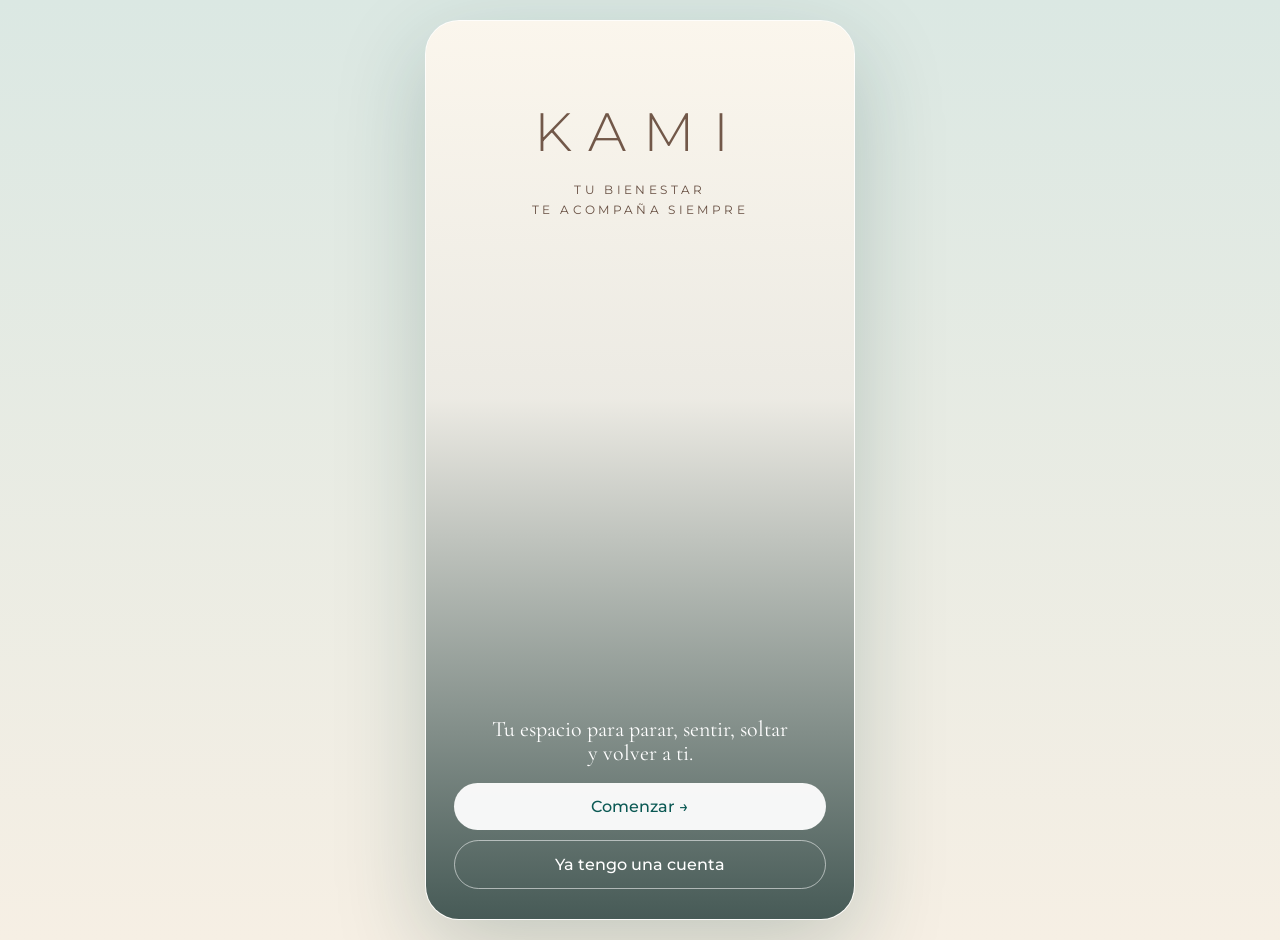
==== index.html @ 0d50809f "Redesign KAMI Phase 1 experience" ====
<!doctype html><html lang="es"><head><meta charset="utf-8"><meta name="viewport" content="width=device-width,initial-scale=1,viewport-fit=cover"><title>KAMI · MedHealingTours</title><link rel="preconnect" href="https://fonts.googleapis.com"><link rel="preconnect" href="https://fonts.gstatic.com" crossorigin><link href="https://fonts.googleapis.com/css2?family=Cormorant+Garamond:wght@400;500;600&family=Montserrat:wght@300;400;500;600&display=swap" rel="stylesheet"><style>
:root{--teal:#0b5954;--teal2:#147a70;--sea:#76aaa0;--cream:#f6efe2;--cream2:#eee2d2;--gold:#b89562;--ink:#243b39;--muted:#7d7b73;--white:#fff;--shadow:0 18px 50px rgba(25,67,63,.14)}*{box-sizing:border-box}html,body{margin:0;min-height:100%;background:linear-gradient(180deg,#dbe8e3,#f6efe4);color:var(--ink);font-family:Montserrat,Arial,sans-serif}button,input,textarea{font:inherit}.stage{min-height:100vh;display:grid;place-items:center;padding:20px}.phone{width:min(430px,100vw);height:min(900px,100vh);background:#fbf8f1;border-radius:34px;overflow:hidden;position:relative;box-shadow:0 30px 90px rgba(20,65,61,.22);border:1px solid rgba(255,255,255,.75)}.screen{position:absolute;inset:0;overflow:auto;background:#fbf8f1;padding-bottom:92px}.screen.full{padding-bottom:0}.hidden{display:none!important}.kami{font-family:Montserrat,sans-serif;font-weight:300;letter-spacing:.32em;text-transform:uppercase}.kami.sm{font-size:20px}.kami.lg{font-size:54px}.serif{font-family:"Cormorant Garamond",serif}.page{padding:24px 20px 110px}.top{display:flex;align-items:center;justify-content:space-between;gap:12px}.brandnote{font-size:10px;letter-spacing:.12em;text-transform:uppercase;color:var(--gold)}.title{font-family:"Cormorant Garamond",serif;font-size:33px;line-height:1.03;margin:10px 0 7px;font-weight:500}.muted{color:var(--muted);line-height:1.55}.heroWelcome{position:absolute;inset:0;background:linear-gradient(180deg,rgba(251,238,219,.2) 0%,rgba(38,54,50,.07) 42%,rgba(20,46,43,.78) 100%),url('https://images.unsplash.com/photo-1500530855697-b586d89ba3ee?auto=format&fit=crop&w=1200&q=88') center/cover}.welcomeContent{position:relative;z-index:2;height:100%;display:flex;flex-direction:column;align-items:center;text-align:center;padding:78px 28px 30px;color:white}.welcomeContent .kami{color:#725849;text-shadow:0 1px 1px rgba(255,255,255,.25)}.tagline{font-size:12px;letter-spacing:.28em;text-transform:uppercase;line-height:1.65;color:#674f42;margin-top:15px}.welcomeSpacer{flex:1}.btn{border:0;border-radius:999px;padding:14px 20px;font-weight:500;cursor:pointer;transition:.2s}.btn:active{transform:scale(.98)}.btn.light{background:rgba(255,255,255,.94);color:var(--teal)}.btn.teal{background:var(--teal);color:white}.btn.ghost{background:transparent;border:1px solid rgba(255,255,255,.55);color:white}.btn.line{background:transparent;border:1px solid rgba(11,89,84,.2);color:var(--teal)}.btn.block{width:100%}.listenBg{min-height:100%;background:radial-gradient(circle at 50% 24%,rgba(255,255,255,.96),rgba(246,239,226,.96) 38%,#e5ede8 100%)}.orb{width:172px;height:172px;margin:34px auto 22px;border-radius:50%;background:radial-gradient(circle at 36% 30%,#fff 0 13%,#dff9f3 25%,#9bd1c4 52%,#3d8b7e 77%,#0b5954 100%);box-shadow:0 0 0 16px rgba(255,255,255,.22),0 0 55px rgba(36,145,124,.35),inset 0 0 25px rgba(255,255,255,.85);position:relative;animation:float 5s ease-in-out infinite}.orb:after{content:"";position:absolute;inset:34%;background:rgba(255,255,255,.85);filter:blur(16px);border-radius:50%}@keyframes float{50%{transform:translateY(-5px) scale(1.025)}}.actionGrid{display:grid;grid-template-columns:1fr 1fr;gap:12px;margin-top:26px}.action{background:white;border:1px solid rgba(11,89,84,.08);border-radius:22px;padding:17px 12px;text-align:center;box-shadow:0 10px 26px rgba(27,75,68,.06);cursor:pointer;color:var(--ink)}.action .ico{font-size:25px;margin-bottom:7px}.action small{display:block;color:var(--muted);margin-top:5px;line-height:1.35}.writeBox{margin-top:14px;background:white;border-radius:22px;border:1px solid rgba(11,89,84,.08);padding:12px;box-shadow:0 10px 24px rgba(27,75,68,.05)}.writeBox textarea{width:100%;min-height:80px;border:0;outline:0;resize:none;background:transparent;color:var(--ink)}.response{min-height:100%;background:linear-gradient(180deg,#0d655f,#073f3c);color:white}.response .page{display:flex;min-height:100%;flex-direction:column}.response .kami,.response .muted{color:white}.response .muted{opacity:.78}.responseCard{margin-top:auto;margin-bottom:30px;background:rgba(255,255,255,.1);border:1px solid rgba(255,255,255,.15);border-radius:30px;padding:22px;backdrop-filter:blur(14px)}.leaf{font-size:36px;margin:18px 0}.nav{position:absolute;left:12px;right:12px;bottom:12px;height:68px;display:grid;grid-template-columns:repeat(3,1fr);background:rgba(255,255,255,.91);backdrop-filter:blur(18px);border:1px solid rgba(11,89,84,.08);border-radius:24px;box-shadow:0 12px 35px rgba(23,63,58,.14);z-index:30}.nav button{border:0;background:transparent;color:#6c7d79;font-size:11px;cursor:pointer}.nav button b{display:block;font-size:21px;margin-bottom:3px;font-weight:400}.nav button.active{color:var(--teal);font-weight:600}.todayHero{height:320px;border-radius:30px;overflow:hidden;position:relative;background:linear-gradient(180deg,rgba(7,52,48,.06),rgba(7,52,48,.78)),url('https://images.unsplash.com/photo-1500534314209-a25ddb2bd429?auto=format&fit=crop&w=1000&q=88') center/cover;box-shadow:var(--shadow);color:white;margin-top:18px}.todayHeroInner{position:absolute;inset:0;padding:21px;display:flex;flex-direction:column;justify-content:flex-end}.pill{display:inline-flex;align-items:center;gap:7px;width:max-content;border-radius:999px;padding:8px 11px;font-size:10px;letter-spacing:.08em;text-transform:uppercase;background:rgba(255,255,255,.15);backdrop-filter:blur(10px)}.pill.live{background:#b74f40}.todayHero h2{font-family:"Cormorant Garamond",serif;font-size:29px;line-height:1;margin:10px 0 6px}.meta{font-size:11px;opacity:.85}.sectionTitle{font-family:"Cormorant Garamond",serif;font-size:25px;margin:28px 0 12px}.rowCard{display:flex;gap:13px;align-items:center;background:white;border-radius:23px;padding:12px;margin-bottom:12px;box-shadow:0 9px 26px rgba(35,69,64,.07);border:1px solid rgba(11,89,84,.05);cursor:pointer}.rowPic{width:92px;height:92px;border-radius:18px;background-size:cover;background-position:center;flex:none}.rowCard h3{font-family:"Cormorant Garamond",serif;font-size:20px;line-height:1.05;margin:0 0 5px}.rowCard p{font-size:11px;color:var(--muted);margin:0;line-height:1.4}.dailyLetter{height:225px;border-radius:28px;overflow:hidden;position:relative;background:linear-gradient(180deg,rgba(255,255,255,.05),rgba(9,57,53,.58)),url('https://images.unsplash.com/photo-1490750967868-88aa4486c946?auto=format&fit=crop&w=900&q=88') center/cover;box-shadow:var(--shadow);color:white;cursor:pointer}.dailyLetter>div{position:absolute;inset:0;padding:20px;display:flex;flex-direction:column;justify-content:flex-end}.dailyLetter h3{font-family:"Cormorant Garamond",serif;font-size:27px;margin:4px 0}.experienceHero{height:250px;border-radius:28px;overflow:hidden;position:relative;background:linear-gradient(180deg,rgba(9,40,37,.08),rgba(9,40,37,.7)),url('https://images.unsplash.com/photo-1506744038136-46273834b3fb?auto=format&fit=crop&w=1000&q=88') center/cover;color:white;box-shadow:var(--shadow)}.experienceHero>div{position:absolute;inset:0;padding:20px;display:flex;flex-direction:column;justify-content:flex-end}.experienceHero h3{font-family:"Cormorant Garamond",serif;font-size:28px;margin:4px 0}.chatLog{display:flex;flex-direction:column;gap:11px;margin:22px 0 18px}.bubble{max-width:84%;padding:13px 15px;border-radius:20px;line-height:1.48;font-size:13px}.bubble.k{background:white;border:1px solid rgba(11,89,84,.07);box-shadow:0 8px 22px rgba(35,69,64,.06)}.bubble.u{align-self:flex-end;background:var(--teal);color:white}.suggestions{display:grid;gap:9px}.suggestions button{border:1px solid rgba(11,89,84,.1);background:white;border-radius:18px;padding:13px;text-align:left;color:var(--ink)}.stickyWrite{position:sticky;bottom:82px;background:linear-gradient(180deg,rgba(251,248,241,0),#fbf8f1 22%);padding-top:23px;display:flex;gap:8px}.stickyWrite input{flex:1;border:1px solid rgba(11,89,84,.13);border-radius:19px;padding:13px 14px;outline:0;background:white}.stickyWrite button{width:46px;border:0;border-radius:50%;background:var(--teal);color:white}.voiceBar{background:#edf4f0;border-radius:18px;padding:13px;margin-top:16px;display:flex;align-items:center;justify-content:space-between;gap:12px}.voiceBar b{font-size:12px}.voiceBar small{display:block;color:var(--muted);font-size:10px;margin-top:4px}.spaceCard{background:white;border-radius:25px;padding:17px;margin-bottom:12px;border:1px solid rgba(11,89,84,.06);box-shadow:0 8px 24px rgba(35,69,64,.06)}.savedGrid{display:grid;grid-template-columns:repeat(3,1fr);gap:9px}.saved{aspect-ratio:.74;border-radius:18px;background-size:cover;background-position:center;position:relative;overflow:hidden}.saved:after{content:"";position:absolute;inset:0;background:linear-gradient(transparent 45%,rgba(13,56,52,.72))}.saved span{position:absolute;z-index:2;bottom:9px;left:8px;right:8px;color:white;font-size:9px}.screenHead{padding:20px;display:flex;align-items:center;justify-content:space-between;position:sticky;top:0;background:rgba(251,248,241,.88);backdrop-filter:blur(14px);z-index:5}.back{border:0;background:rgba(255,255,255,.8);width:42px;height:42px;border-radius:50%;color:var(--teal);font-size:19px}.liveFull{background:#073f3c;color:white}.liveFull .screenHead{background:rgba(7,63,60,.75)}.livePhoto{height:270px;background:linear-gradient(180deg,rgba(7,63,60,.12),rgba(7,63,60,.75)),url('https://images.unsplash.com/photo-1506126613408-eca07ce68773?auto=format&fit=crop&w=1000&q=88') center/cover;position:relative}.liveBadge{position:absolute;left:20px;bottom:20px}.player{text-align:center;padding:26px 24px}.player h2{font-family:"Cormorant Garamond",serif;font-size:31px;line-height:1;margin:8px 0}.playCircle{width:72px;height:72px;border-radius:50%;border:0;background:white;color:var(--teal);font-size:24px;margin:24px 0}.progress{height:4px;background:rgba(255,255,255,.2);border-radius:99px;overflow:hidden}.progress span{display:block;height:100%;width:42%;background:white}.playerMeta{display:flex;justify-content:space-between;font-size:10px;opacity:.72;margin-top:8px}.letterCover{min-height:100%;background:linear-gradient(180deg,rgba(246,239,226,.12),rgba(35,58,55,.55)),url('https://images.unsplash.com/photo-1490750967868-88aa4486c946?auto=format&fit=crop&w=1000&q=90') center/cover;color:white;display:flex;flex-direction:column;padding:26px}.letterCover .kami{color:white}.letterBottom{margin-top:auto;text-align:center}.letterBottom h2{font-family:"Cormorant Garamond",serif;font-size:34px;margin:8px 0}.letterMessage{background:#fbf5e8}.quoteCard{background:white;border-radius:30px;padding:27px;box-shadow:var(--shadow);margin-top:24px;position:relative}.quoteCard:before{content:"❧";display:block;text-align:center;color:var(--gold);font-size:28px;margin-bottom:15px}.quoteCard p{font-family:"Cormorant Garamond",serif;font-size:24px;line-height:1.25;margin:0;color:#485c58}.night{background:linear-gradient(180deg,#164c51,#082f35);color:white}.nightPhoto{height:310px;background:linear-gradient(180deg,rgba(5,42,47,.08),rgba(5,42,47,.75)),url('https://images.unsplash.com/photo-1507525428034-b723cf961d3e?auto=format&fit=crop&w=1000&q=88') center/cover}.breathScreen{background:radial-gradient(circle at 50% 28%,#2b8377,#0b5954 52%,#073c39);color:white}.breathOrb{width:210px;height:210px;border-radius:50%;margin:60px auto 25px;background:radial-gradient(circle at 35% 30%,#fff,#d6f3ed 18%,#89c5b9 50%,#277f72 76%,#0a4d48);box-shadow:0 0 0 24px rgba(255,255,255,.06),0 0 65px rgba(143,231,211,.35);transition:transform 4s ease-in-out,filter 1s}.breathOrb.inhale{transform:scale(1.14)}.breathOrb.exhale{transform:scale(.78)}.breathPhase{font-family:"Cormorant Garamond",serif;font-size:35px}.breathCount{font-size:58px;font-family:"Cormorant Garamond",serif}.breathControls{display:flex;justify-content:center;gap:12px;margin-top:25px}.breathControls button{width:54px;height:54px;border-radius:50%;border:1px solid rgba(255,255,255,.25);background:rgba(255,255,255,.08);color:white}.breathControls button.main{width:68px;height:68px;background:white;color:var(--teal);font-size:20px}.toast{position:absolute;left:50%;bottom:92px;transform:translateX(-50%) translateY(20px);opacity:0;background:#1e2e2b;color:white;border-radius:999px;padding:10px 14px;font-size:11px;transition:.25s;z-index:60;white-space:nowrap}.toast.show{opacity:1;transform:translateX(-50%) translateY(0)}@media(max-width:480px){.stage{padding:0}.phone{border-radius:0;width:100vw;height:100vh}}
</style></head><body><div class="stage"><main class="phone">
<section class="screen full" id="welcome"><div class="heroWelcome"></div><div class="welcomeContent"><div class="kami lg">KAMI</div><div class="tagline">Tu bienestar<br>te acompaña siempre</div><div class="welcomeSpacer"></div><p style="max-width:300px;font-family:'Cormorant Garamond',serif;font-size:22px;line-height:1.1;margin-bottom:18px">Tu espacio para parar, sentir, soltar y volver a ti.</p><button class="btn light block" onclick="show('listen')">Comenzar →</button><button class="btn ghost block" style="margin-top:10px" onclick="enterApp()">Ya tengo una cuenta</button></div></section>
<section class="screen hidden" id="listen"><div class="listenBg"><div class="page"><div class="top"><div class="kami sm">KAMI</div><div class="brandnote">MedHealingTours</div></div><div class="orb"></div><div style="text-align:center"><div class="title">Hola, Ana.</div><div class="muted">Estoy aquí para escucharte.<br>¿Cómo llegas hoy?</div></div><div class="actionGrid"><button class="action" onclick="listenVoice()"><div class="ico">◉</div><b>Cuéntame por voz</b><small>20 min incluidos hoy</small></button><button class="action" onclick="document.getElementById('firstText').focus()"><div class="ico">✎</div><b>Escribe aquí</b><small>Siempre disponible</small></button></div><div class="writeBox"><textarea id="firstText" placeholder="Escribe lo que quieras contarme…"></textarea><button class="btn teal block" onclick="respond()">Compartir con KAMI</button></div><p class="muted" style="font-size:10px;text-align:center;margin-top:13px">Aquí puedes llegar como estás. No hay respuestas correctas.</p></div></div></section>
<section class="screen response hidden" id="response"><div class="page"><div class="top"><div class="kami sm">KAMI</div><div class="brandnote" style="color:#dec8a2">Estoy contigo</div></div><div style="text-align:center;margin-top:60px"><div class="orb" style="width:145px;height:145px"></div><div class="leaf">❧</div></div><div class="responseCard"><div class="title" style="color:white;font-size:29px">Gracias por compartirlo conmigo.</div><p id="responseText" style="line-height:1.6;margin:8px 0 17px">No tienes que resolver todo ahora. Hoy te acompaño paso a paso, a tu ritmo.</p><button class="btn light block" onclick="enterApp()">Ver lo que preparamos para hoy →</button></div></div></section>
<section class="screen hidden" id="today"><div class="page"><div class="top"><div><div class="kami sm">KAMI</div><div class="brandnote">HOY · TU ESPACIO DEL DÍA</div></div><div style="font-size:18px;color:var(--gold)">❧</div></div><div class="title" style="margin-top:20px">Hoy, Ana.</div><div class="muted">Lo importante para este día, sin ruido de más.</div><div class="todayHero"><div class="todayHeroInner"><span class="pill live">● EN VIVO AHORA</span><h2>Meditación y Reflexión Diaria</h2><div class="meta">Hoy · 7:00 pm · 40 min · Encuentro guiado</div><button class="btn light" style="margin-top:15px;width:170px" onclick="showLive()">Entrar al encuentro</button></div></div><div class="sectionTitle">Tu carta del día</div><div class="dailyLetter" onclick="show('letterCover')"><div><div class="brandnote" style="color:#f4e5c5">UNA IMAGEN ESPECIAL PARA TI</div><h3>Tu carta de hoy</h3><div style="font-size:11px">Ábrela cuando sientas que es tu momento →</div></div></div><div class="sectionTitle">Si vuelves más tarde</div><div class="rowCard" onclick="show('recording')"><div class="rowPic" style="background-image:url('https://images.unsplash.com/photo-1506126613408-eca07ce68773?auto=format&fit=crop&w=500&q=80')"></div><div><h3>Grabación del encuentro</h3><p>Disponible durante el día para vivirla a tu ritmo.</p></div></div><div class="rowCard" onclick="show('night')"><div class="rowPic" style="background-image:url('https://images.unsplash.com/photo-1507525428034-b723cf961d3e?auto=format&fit=crop&w=500&q=80')"></div><div><h3>Para esta noche</h3><p>Soltar el día y prepararte para descansar · 20 min.</p></div></div><div class="sectionTitle">Próxima experiencia</div><div class="experienceHero"><div><div class="brandnote" style="color:#f4e5c5">RETIROS MEDHEALING · COLOMBIA</div><h3>Volver a ti</h3><div style="font-size:11px;margin-bottom:13px">3 días de bienestar integral en la naturaleza de Colombia.</div><button class="btn light" style="width:160px" onclick="show('retreat')">Conocer detalles →</button></div></div></div></section>
<section class="screen hidden" id="kamiPage"><div class="page"><div class="top"><div><div class="kami sm">KAMI</div><div class="brandnote">TU ESPACIO SIEMPRE ABIERTO</div></div><div style="color:var(--gold)">❧</div></div><div class="title" style="margin-top:22px">Estoy aquí para escucharte.</div><div class="muted">Puedes escribir siempre. Si prefieres hablar, tu tiempo de voz incluido está disponible para acompañarte hoy.</div><div class="voiceBar"><div><b>Hablar con KAMI</b><small>20 min de voz incluidos hoy</small></div><button class="btn teal" onclick="listenVoice()">◉ Hablar</button></div><div class="chatLog" id="chat"><div class="bubble k">Hola, Ana. Aquí sigo contigo. Puedes contarme lo que necesites, sin prisa.</div></div><div class="suggestions"><button onclick="quick(this)">Hoy me siento ansiosa por el trabajo…</button><button onclick="quick(this)">Necesito ordenar lo que siento…</button><button onclick="startBreath()">Quiero una respiración consciente de 3 minutos…</button><button onclick="quick(this)">Solo quiero desahogarme…</button></div><div class="stickyWrite"><input id="chatInput" placeholder="Escribe aquí… siempre disponible"><button onclick="sendChat()">➤</button></div></div></section>
<section class="screen hidden" id="space"><div class="page"><div class="top"><div><div class="kami sm">KAMI</div><div class="brandnote">MI ESPACIO</div></div><div style="font-size:18px;color:var(--gold)">♡</div></div><div class="title" style="margin-top:22px">Tu espacio, ligero y personal.</div><div class="muted">Solo guardamos lo esencial para que puedas volver a lo que de verdad quieres conservar.</div><div class="sectionTitle">Mis cartas guardadas</div><div class="spaceCard"><div class="top" style="margin-bottom:12px"><b>3 de 7 cartas</b><span class="brandnote">Fase 1</span></div><div class="savedGrid"><div class="saved" style="background-image:url('https://images.unsplash.com/photo-1490750967868-88aa4486c946?auto=format&fit=crop&w=400&q=80')"><span>Confianza</span></div><div class="saved" style="background-image:url('https://images.unsplash.com/photo-1472396961693-142e6e269027?auto=format&fit=crop&w=400&q=80')"><span>Soltar</span></div><div class="saved" style="background-image:url('https://images.unsplash.com/photo-1500534314209-a25ddb2bd429?auto=format&fit=crop&w=400&q=80')"><span>Volver a ti</span></div></div></div><div class="spaceCard"><b>Mis inscripciones</b><p class="muted" style="font-size:11px">Retiro “Volver a ti” · pendiente de orientación</p><button class="btn line">Ver inscripción</button></div><div class="spaceCard"><b>Mi versión gratuita</b><p class="muted" style="font-size:11px">Escritura siempre disponible · voz incluida según tu experiencia.</p><button class="btn line" onclick="toast('Opciones de experiencia')">Conocer más opciones</button></div><div class="spaceCard"><b>Ajustes</b><p class="muted" style="font-size:11px">Privacidad · notificaciones · idioma · cuenta</p></div></div></section>
<nav class="nav hidden" id="nav"><button data-id="today" class="active" onclick="navTo('today',this)"><b>⌂</b>HOY</button><button data-id="kamiPage" onclick="navTo('kamiPage',this)"><b>◉</b>KAMI</button><button data-id="space" onclick="navTo('space',this)"><b>♡</b>MI ESPACIO</button></nav>
<section class="screen liveFull hidden" id="live"><div class="screenHead"><button class="back" onclick="backApp()">←</button><div class="kami sm">KAMI</div><span class="pill live">● EN VIVO</span></div><div class="livePhoto"><div class="liveBadge"><div class="brandnote" style="color:#f1d7b0">MEDITACIÓN Y REFLEXIÓN DIARIA</div></div></div><div class="player"><div class="muted" style="color:white;opacity:.72">Estás entrando a un encuentro, no a un video más.</div><h2>Volver al centro</h2><div class="meta">En vivo · con acompañamiento MedHealing</div><button class="playCircle" onclick="togglePlayer(this)">Ⅱ</button><div class="progress"><span id="liveProgress"></span></div><div class="playerMeta"><span>12:35</span><span>40:00</span></div><button class="btn ghost block" style="margin-top:24px" onclick="backApp()">Salir del encuentro</button></div></section>
<section class="screen liveFull hidden" id="recording"><div class="screenHead"><button class="back" onclick="backApp()">←</button><div class="kami sm">KAMI</div><span class="pill">GRABACIÓN</span></div><div class="livePhoto"></div><div class="player"><h2>La meditación de hoy ya está disponible</h2><p style="opacity:.78;line-height:1.55">Vuelve al encuentro cuando sientas que es tu momento. Está disponible durante el día.</p><button class="playCircle" onclick="togglePlayer(this)">▶</button><div class="progress"><span style="width:0"></span></div><button class="btn light block" onclick="toast('Guardado para escuchar después')">Guardar para después</button></div></section>
<section class="screen full hidden" id="letterCover"><div class="letterCover"><div class="top"><button class="back" onclick="backApp()">←</button><div class="kami sm">KAMI</div><div></div></div><div class="letterBottom"><div class="brandnote" style="color:#f0dfc0">TU CARTA DEL DÍA</div><h2>Confianza</h2><p style="font-family:'Cormorant Garamond',serif;font-size:19px">Escucha lo que la vida quiere recordarte hoy.</p><button class="btn light block" onclick="show('letterMessage')">Abrir mi carta →</button></div></div></section>
<section class="screen letterMessage hidden" id="letterMessage"><div class="page"><div class="top"><button class="back" onclick="show('letterCover')">←</button><div class="kami sm">KAMI</div><div></div></div><div class="title" style="text-align:center;margin-top:34px">Confianza</div><div class="quoteCard"><p>Hoy la vida te invita a soltar un poco el control y a recordar que también puedes fluir. No todo tiene que estar resuelto para que estés en paz. Hay procesos que se revelan paso a paso, y cada paso ya es suficiente.</p><p style="margin-top:18px">Confía en lo que estás construyendo, aunque no lo veas completo todavía. Lo que hoy parece incierto también puede ser una puerta hacia algo más profundo y más alineado para ti.</p></div><button class="btn teal block" style="margin-top:18px" onclick="saveLetter()">♡ Guardar en mi espacio</button></div></section>
<section class="screen night hidden" id="night"><div class="screenHead" style="background:rgba(8,47,53,.72)"><button class="back" onclick="backApp()">←</button><div class="kami sm">KAMI</div><div></div></div><div class="nightPhoto"></div><div class="player"><div class="brandnote" style="color:#e8cfaa">PARA ESTA NOCHE</div><h2>Soltar y descansar</h2><p style="opacity:.78;line-height:1.55">Cuando cierre el día, regálate un espacio para soltarlo y volver a ti.</p><button class="playCircle" onclick="togglePlayer(this)">▶</button><div class="meta">Meditación nocturna · 20 min</div></div></section>
<section class="screen hidden" id="retreat"><div class="screenHead"><button class="back" onclick="backApp()">←</button><div class="kami sm">KAMI</div><div></div></div><div style="height:330px;background:linear-gradient(180deg,rgba(7,60,56,.05),rgba(7,60,56,.48)),url('https://images.unsplash.com/photo-1506744038136-46273834b3fb?auto=format&fit=crop&w=1000&q=90') center/cover"></div><div class="page" style="padding-top:22px"><div class="brandnote">RETIRO MEDHEALING · COLOMBIA</div><div class="title">Volver a ti</div><p class="muted">Tres días para bajar el ruido, reconectar contigo y vivir una experiencia de bienestar integral en la naturaleza.</p><div class="spaceCard"><b>Próxima fecha</b><p class="muted" style="font-size:11px">28–30 de noviembre · Colombia</p></div><div class="spaceCard"><b>Incluye</b><p class="muted" style="font-size:11px">Meditaciones guiadas · experiencias de conexión · alimentación consciente · acompañamiento MedHealing.</p></div><button class="btn teal block" onclick="toast('Inscripción iniciada')">Quiero recibir orientación</button></div></section>
<section class="screen breathScreen hidden" id="breath"><div class="screenHead" style="background:rgba(7,60,57,.65)"><button class="back" onclick="exitBreath()">←</button><div class="kami sm">KAMI</div><button class="back" onclick="toggleBreathSound()">♫</button></div><div class="page" style="text-align:center;color:white"><div class="brandnote" style="color:#e8d5b5;margin-top:15px">RESPIRACIÓN CONSCIENTE · 3 MIN</div><div class="breathOrb" id="breathOrb"></div><div class="breathPhase" id="breathPhase">Inhala…</div><div class="breathCount" id="breathCount">4</div><div style="font-size:11px;opacity:.72">Ritmo suave · 4 segundos inhalar · 6 segundos exhalar</div><div class="progress" style="margin-top:24px"><span id="breathProgress" style="width:0"></span></div><div class="breathControls"><button onclick="toggleBreathSound()">♫</button><button class="main" id="breathPause" onclick="pauseBreath()">Ⅱ</button><button onclick="exitBreath()">■</button></div><p style="font-size:10px;opacity:.64;margin-top:22px">Respira con comodidad. Puedes detenerte cuando quieras.</p></div></section>
<div class="toast" id="toast"></div></main></div><script>
const ids=['welcome','listen','response','today','kamiPage','space','live','recording','letterCover','letterMessage','night','retreat','breath'];let app=false,lastApp='today';function show(id){ids.forEach(x=>document.getElementById(x).classList.add('hidden'));document.getElementById(id).classList.remove('hidden');if(['today','kamiPage','space'].includes(id)){lastApp=id;document.getElementById('nav').classList.remove('hidden')}else document.getElementById('nav').classList.add('hidden')}function enterApp(){app=true;show('today');document.getElementById('nav').classList.remove('hidden')}function navTo(id,b){show(id);document.querySelectorAll('.nav button').forEach(x=>x.classList.toggle('active',x.dataset.id===id));if(b)b.classList.add('active')}function backApp(){show(lastApp);document.getElementById('nav').classList.remove('hidden')}function listenVoice(){toast('Tu espacio de voz de hoy está disponible · 20 min incluidos');setTimeout(()=>respond(),650)}function respond(){const t=document.getElementById('firstText').value.trim();document.getElementById('responseText').textContent=t?'Gracias por confiarme esto. No necesitas resolverlo todo ahora. Hoy te acompaño paso a paso, a tu ritmo.':'Aquí sigo contigo. Podemos empezar por algo pequeño y amable para este momento.';show('response')}function showLive(){show('live')}function togglePlayer(b){b.textContent=b.textContent==='▶'?'Ⅱ':'▶'}function saveLetter(){toast('Carta guardada en Mi espacio');setTimeout(()=>backApp(),800)}function quick(b){document.getElementById('chatInput').value=b.textContent;sendChat()}function sendChat(){const i=document.getElementById('chatInput'),txt=i.value.trim();if(!txt)return;const log=document.getElementById('chat');const u=document.createElement('div');u.className='bubble u';u.textContent=txt;log.appendChild(u);i.value='';setTimeout(()=>{const k=document.createElement('div');k.className='bubble k';k.innerHTML='Gracias por contármelo. Aquí sigo contigo. Podemos continuar por escrito o hacer una pausa breve, cuando tú quieras.';log.appendChild(k);k.scrollIntoView({behavior:'smooth',block:'end'})},350)}let bt={elapsed:0,phase:'in',phaseElapsed:0,paused:false,timer:null,sound:true};function startBreath(){show('breath');bt={elapsed:0,phase:'in',phaseElapsed:0,paused:false,timer:null,sound:true};applyBreath();bt.timer=setInterval(tickBreath,100)}function tickBreath(){if(bt.paused)return;bt.elapsed+=.1;bt.phaseElapsed+=.1;const dur=bt.phase==='in'?4:6;if(bt.phaseElapsed>=dur){bt.phaseElapsed=0;bt.phase=bt.phase==='in'?'out':'in';applyBreath()}if(bt.elapsed>=180){exitBreath();toast('Práctica completada. Aquí sigo contigo.');return}const rem=Math.max(0,dur-bt.phaseElapsed);document.getElementById('breathCount').textContent=Math.ceil(rem);document.getElementById('breathProgress').style.width=(bt.elapsed/180*100)+'%'}function applyBreath(){const o=document.getElementById('breathOrb');document.getElementById('breathPhase').textContent=bt.phase==='in'?'Inhala…':'Exhala…';document.getElementById('breathCount').textContent=bt.phase==='in'?4:6;o.style.transition=`transform ${bt.phase==='in'?4:6}s ease-in-out`;o.className='breathOrb '+(bt.phase==='in'?'inhale':'exhale')}function pauseBreath(){bt.paused=!bt.paused;document.getElementById('breathPause').textContent=bt.paused?'▶':'Ⅱ'}function toggleBreathSound(){bt.sound=!bt.sound;toast(bt.sound?'Sonido suave activado':'Sonido suave desactivado')}function exitBreath(){clearInterval(bt.timer);show('kamiPage');document.getElementById('nav').classList.remove('hidden')}function toast(t){const x=document.getElementById('toast');x.textContent=t;x.classList.add('show');setTimeout(()=>x.classList.remove('show'),1700)}
</script></body></html>
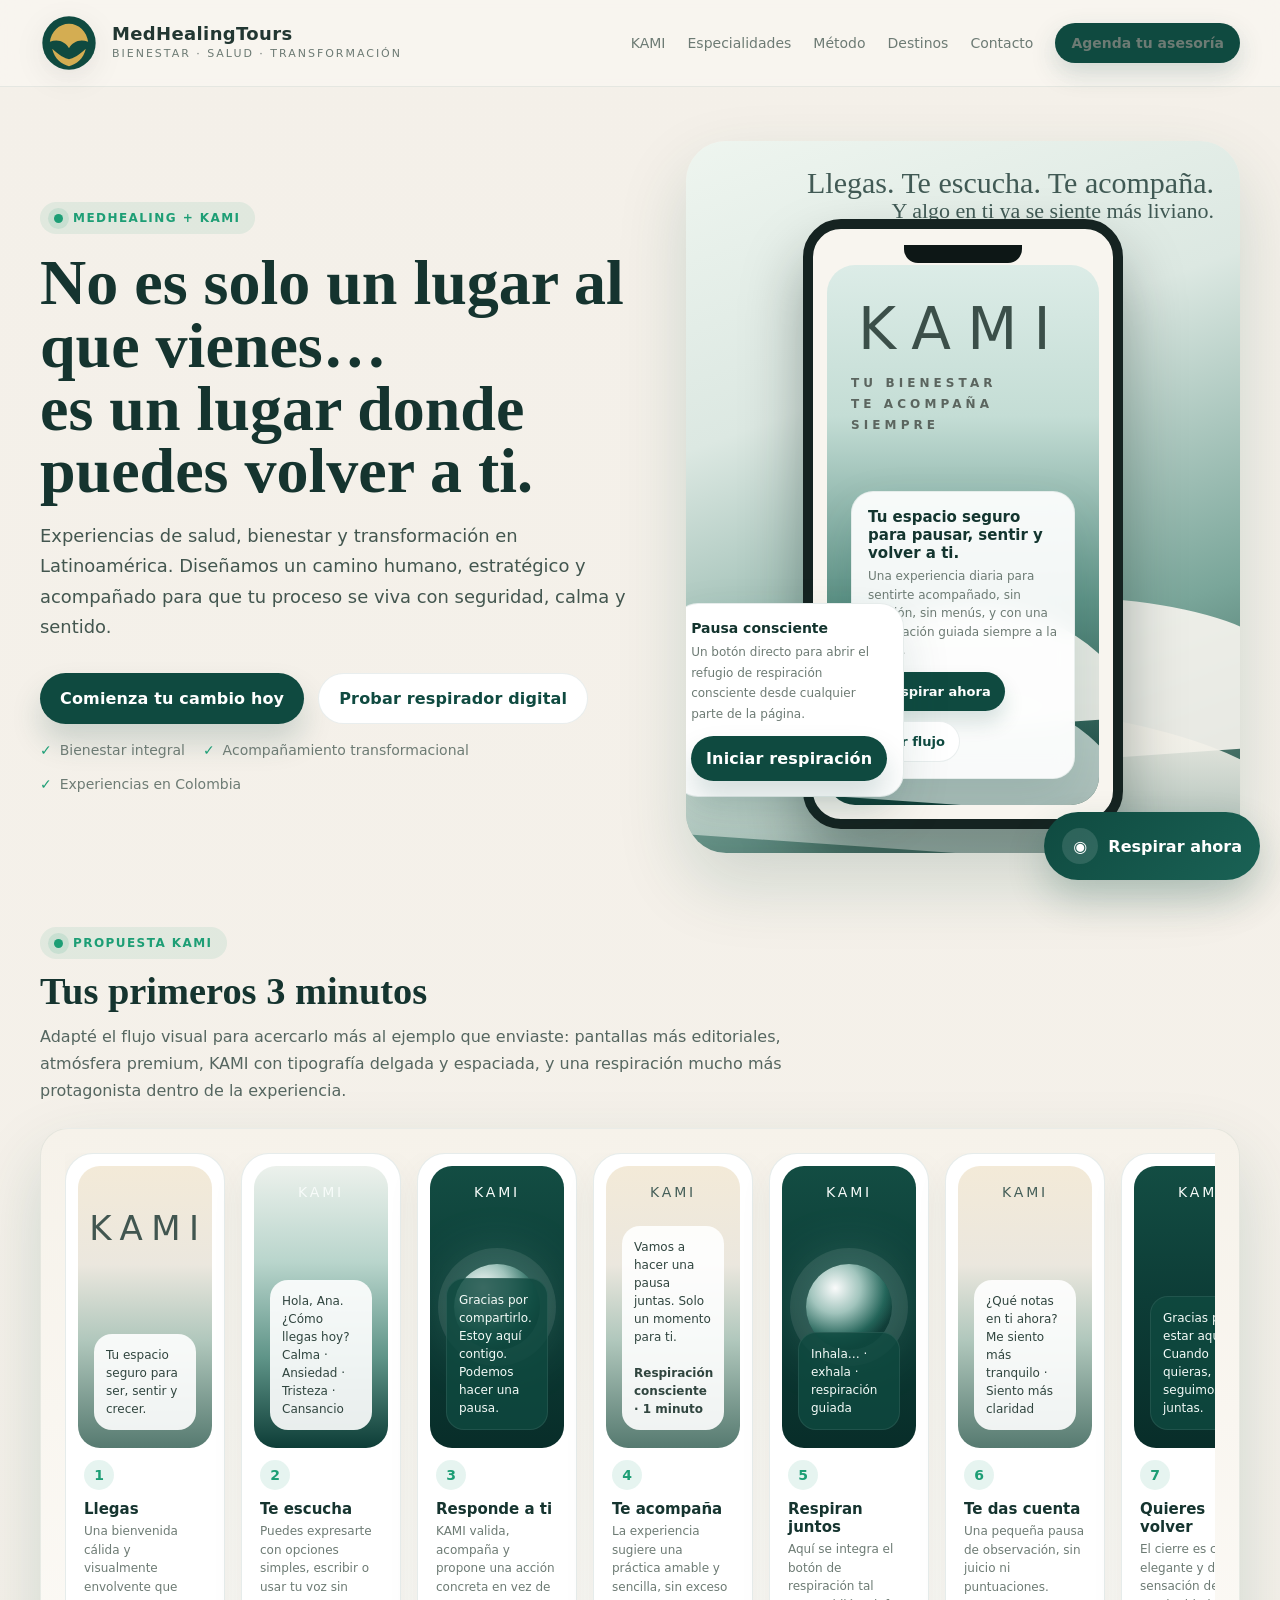
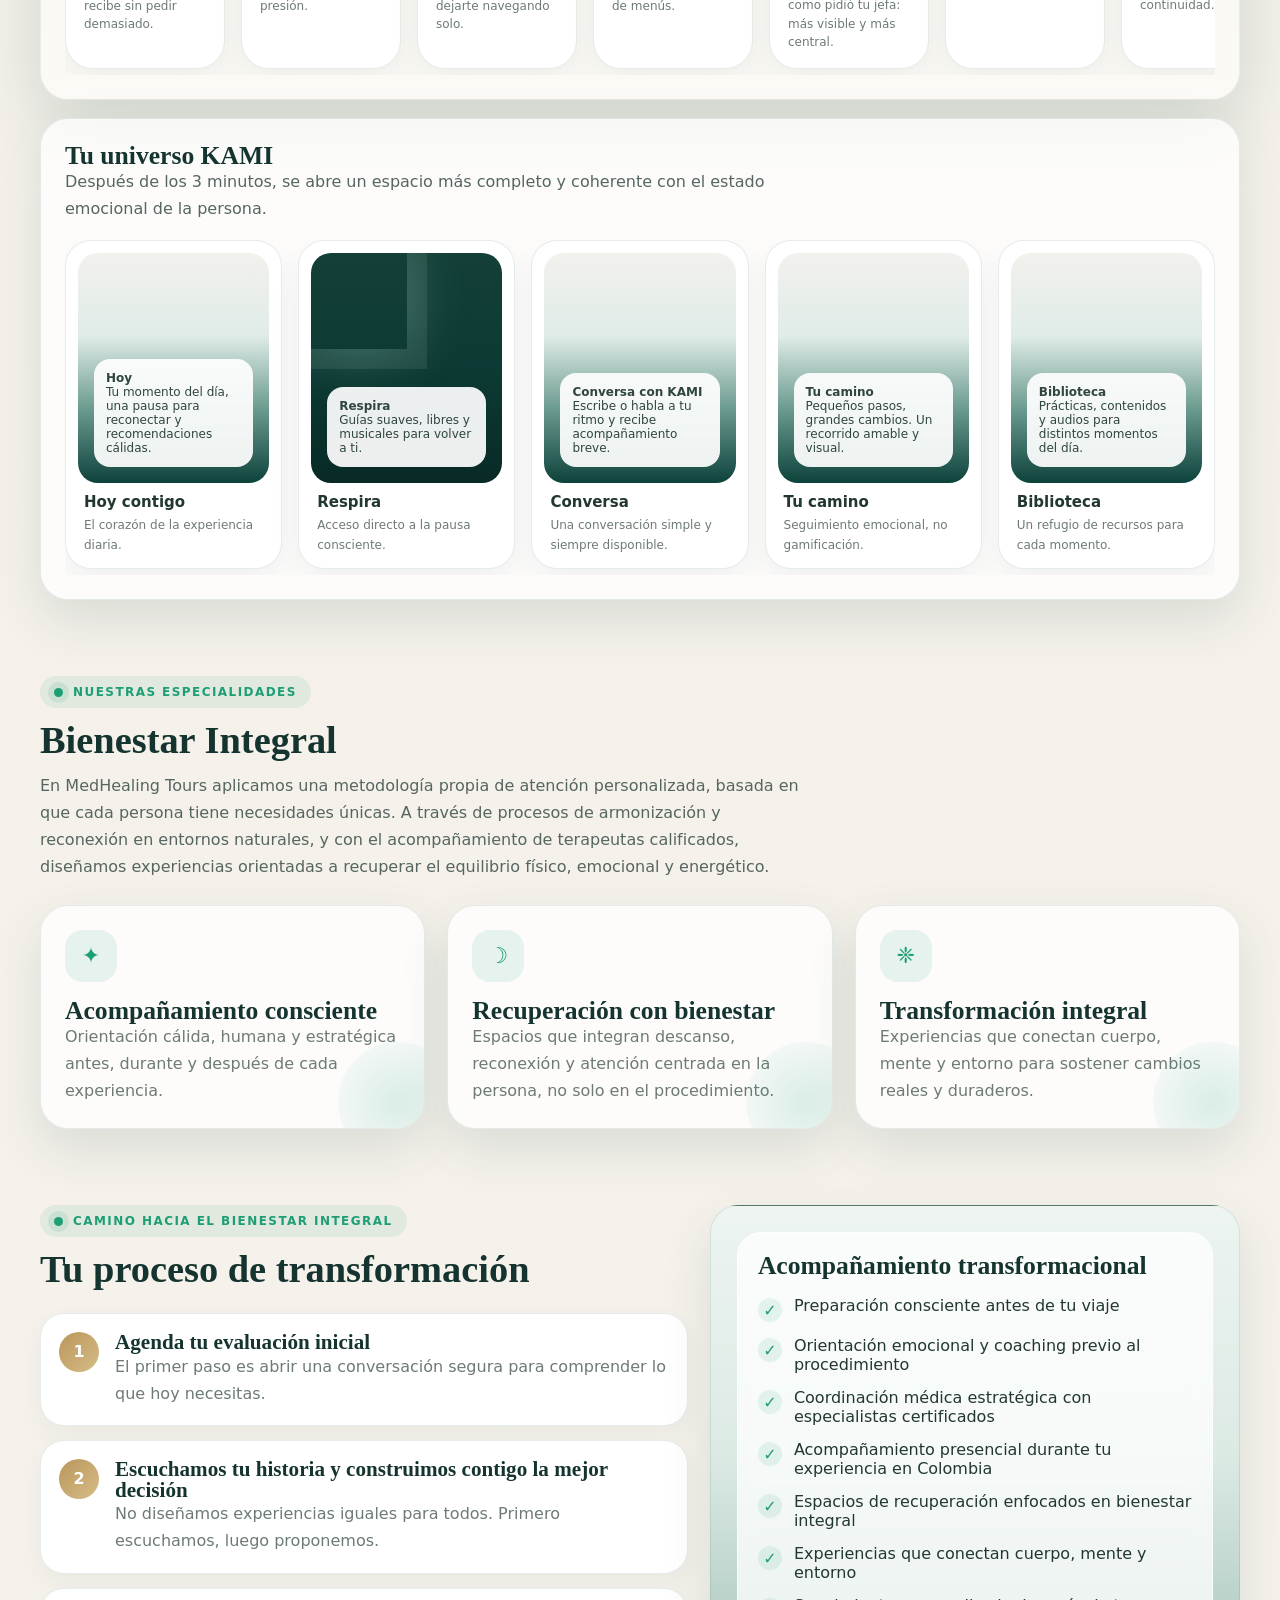
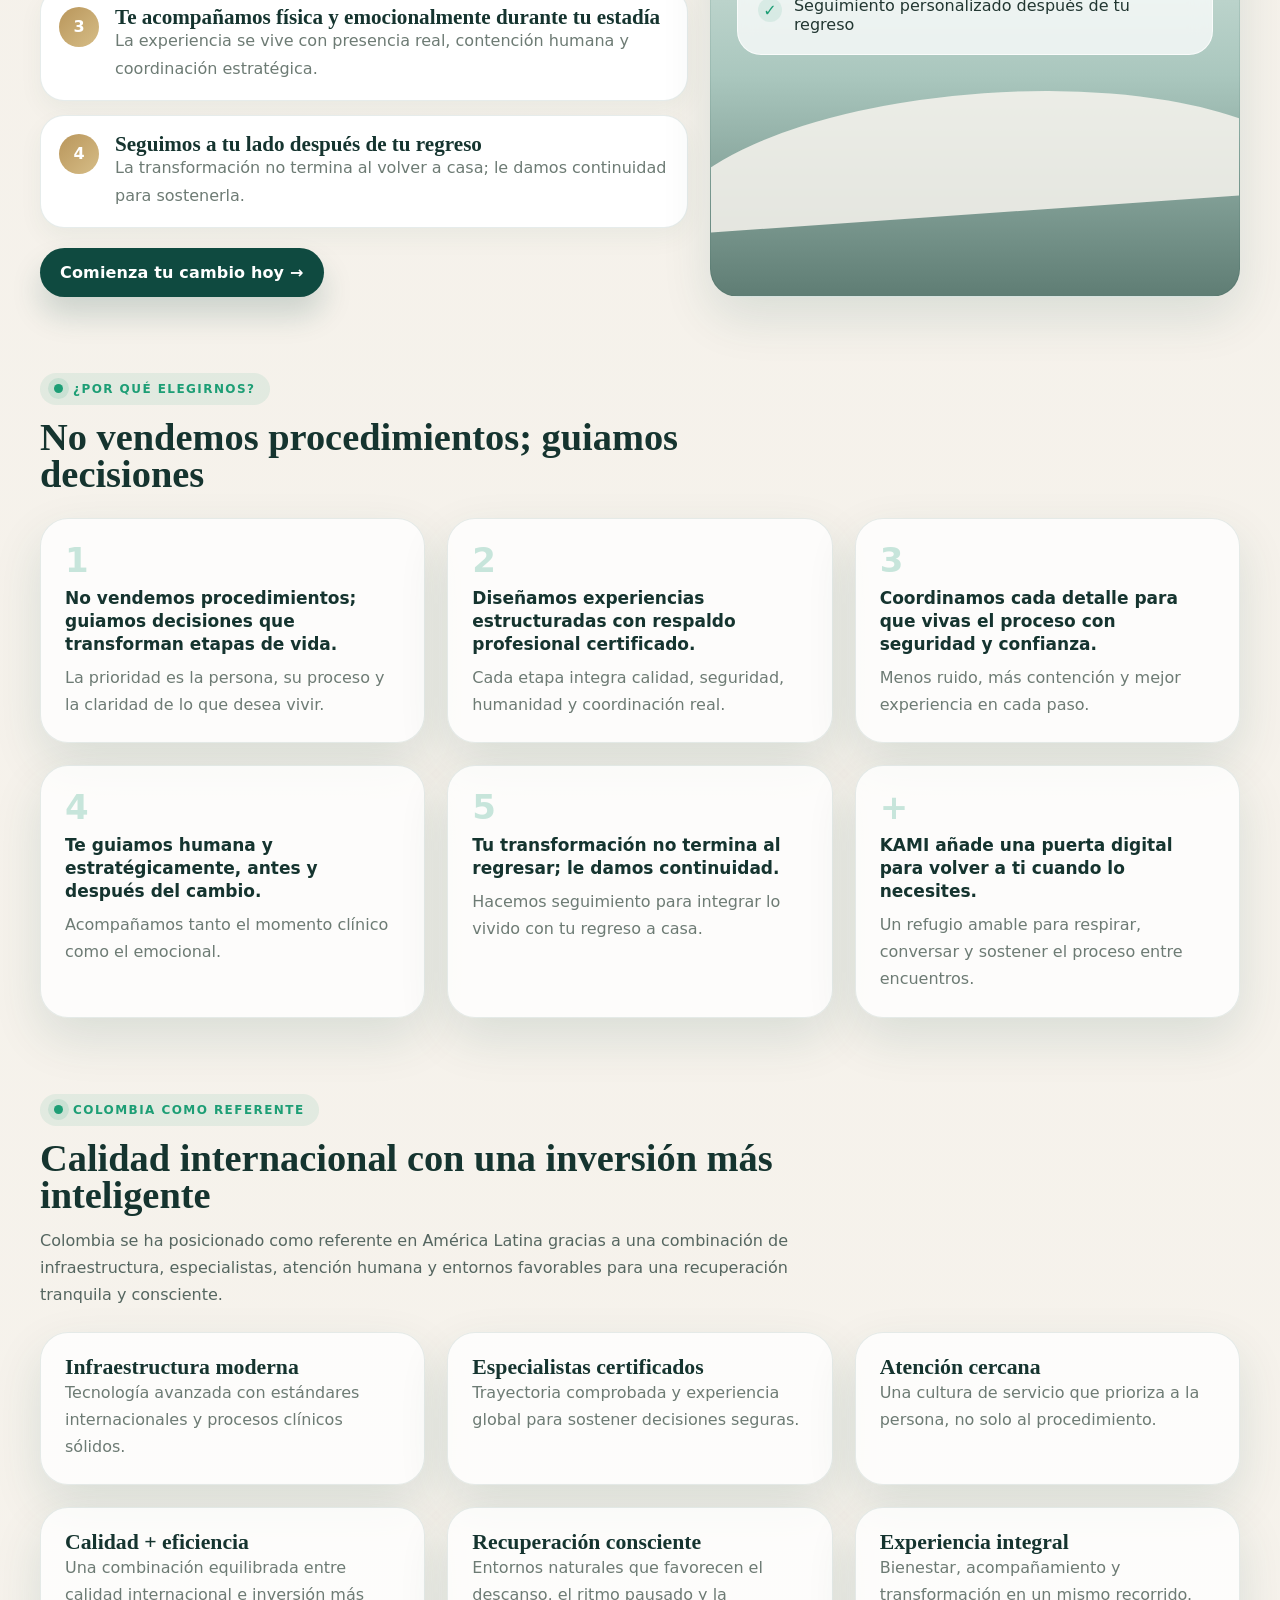
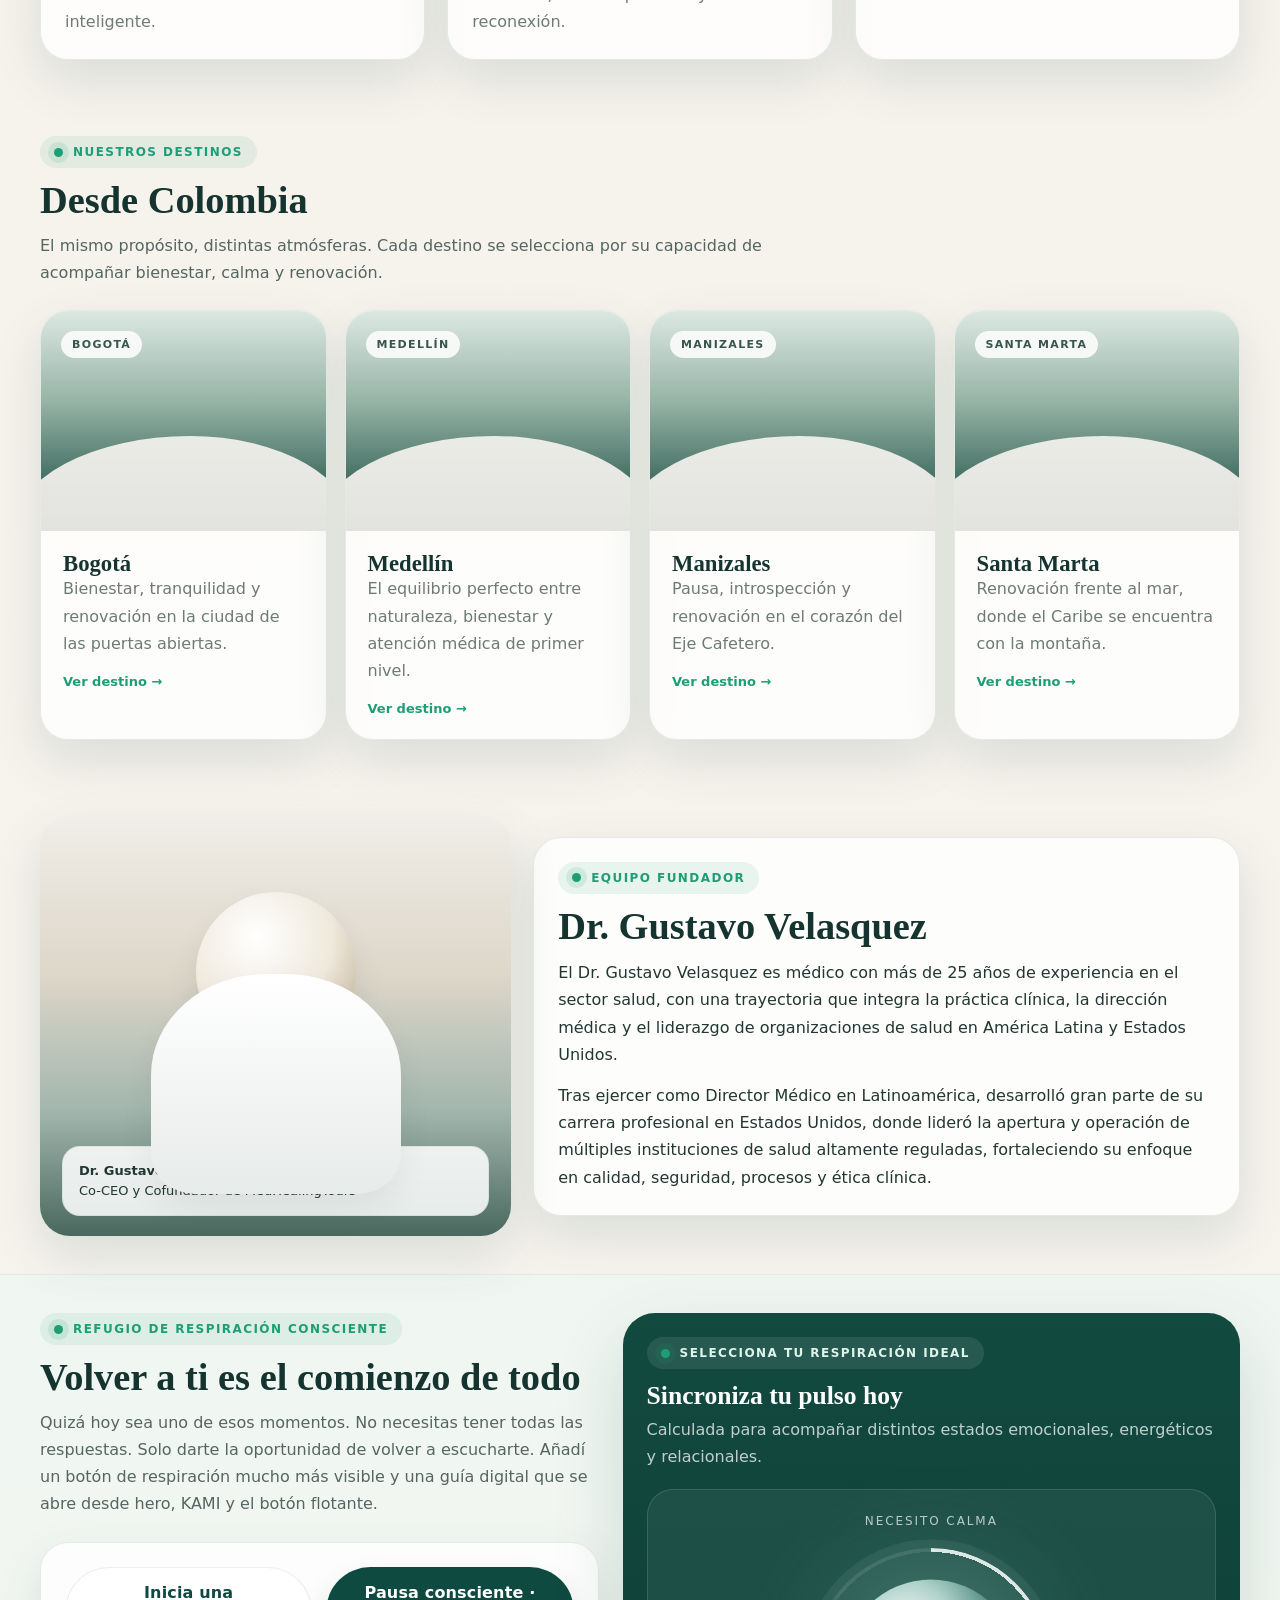
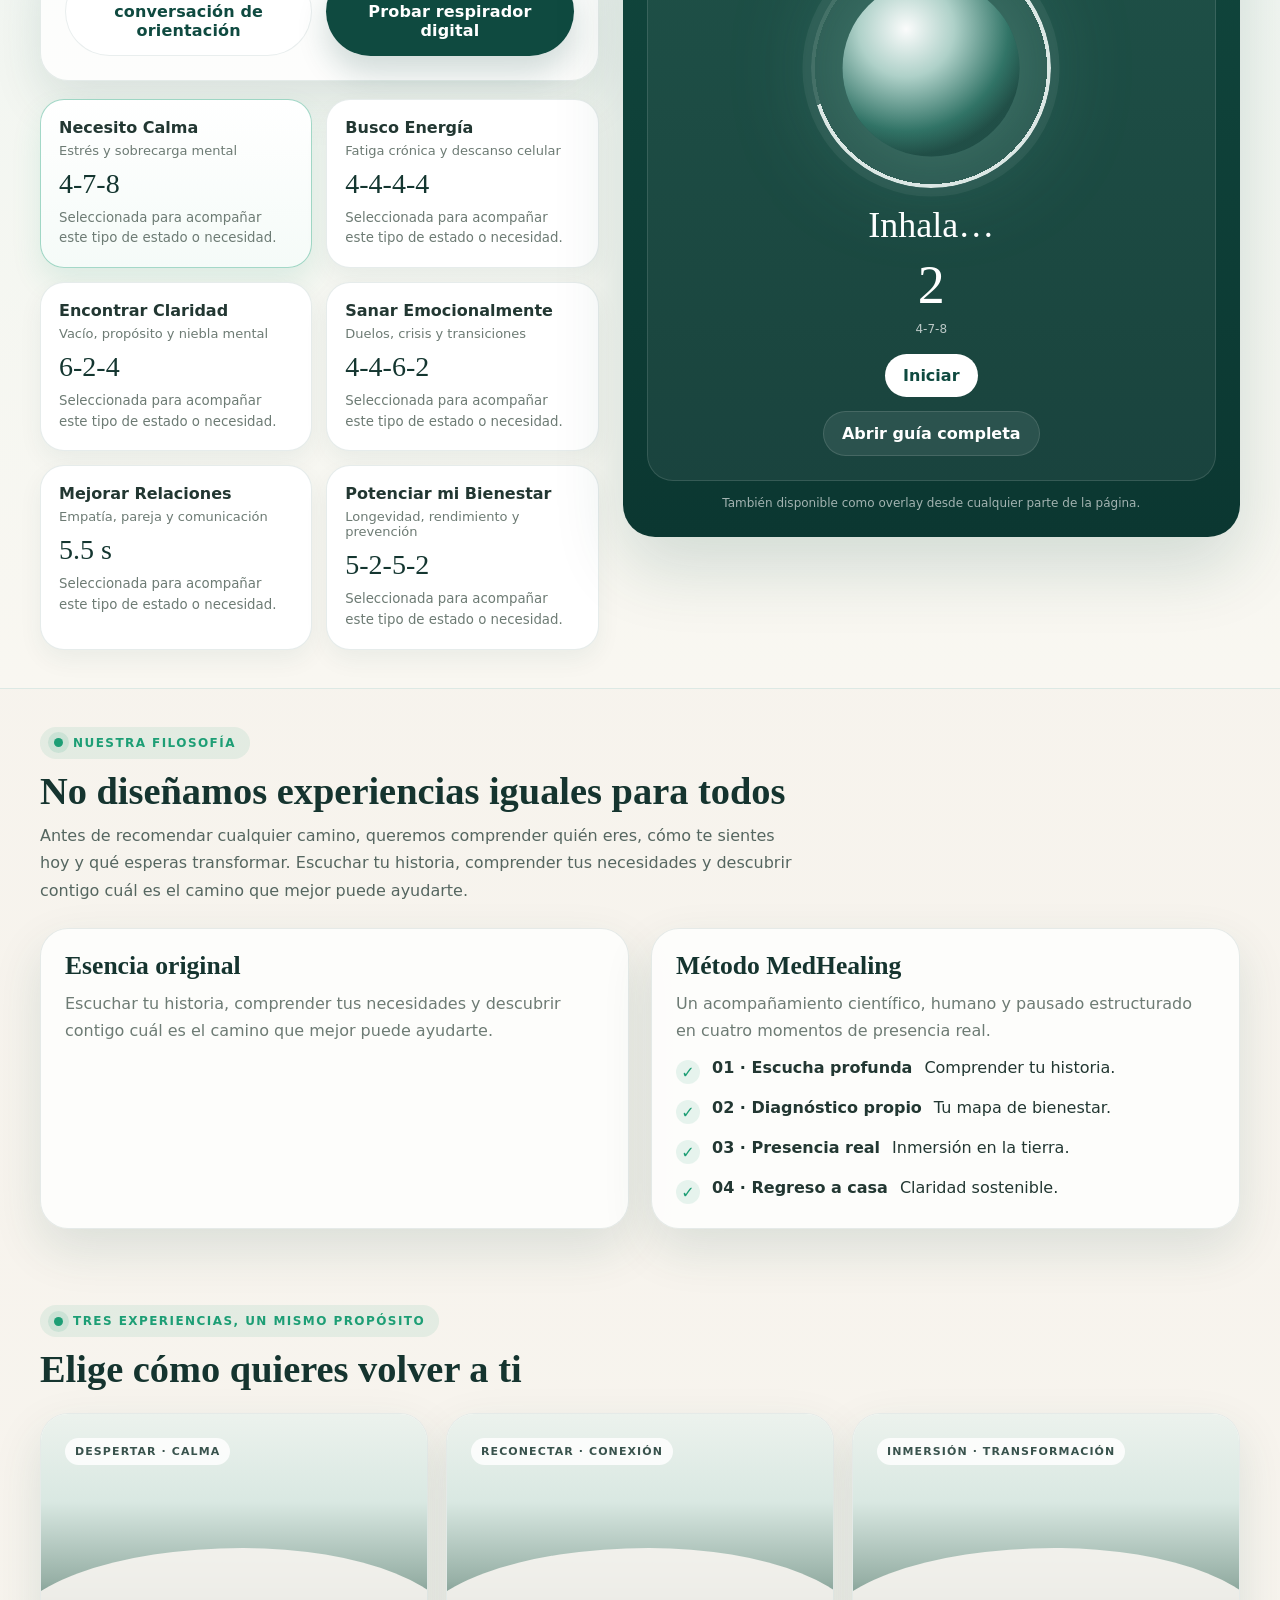
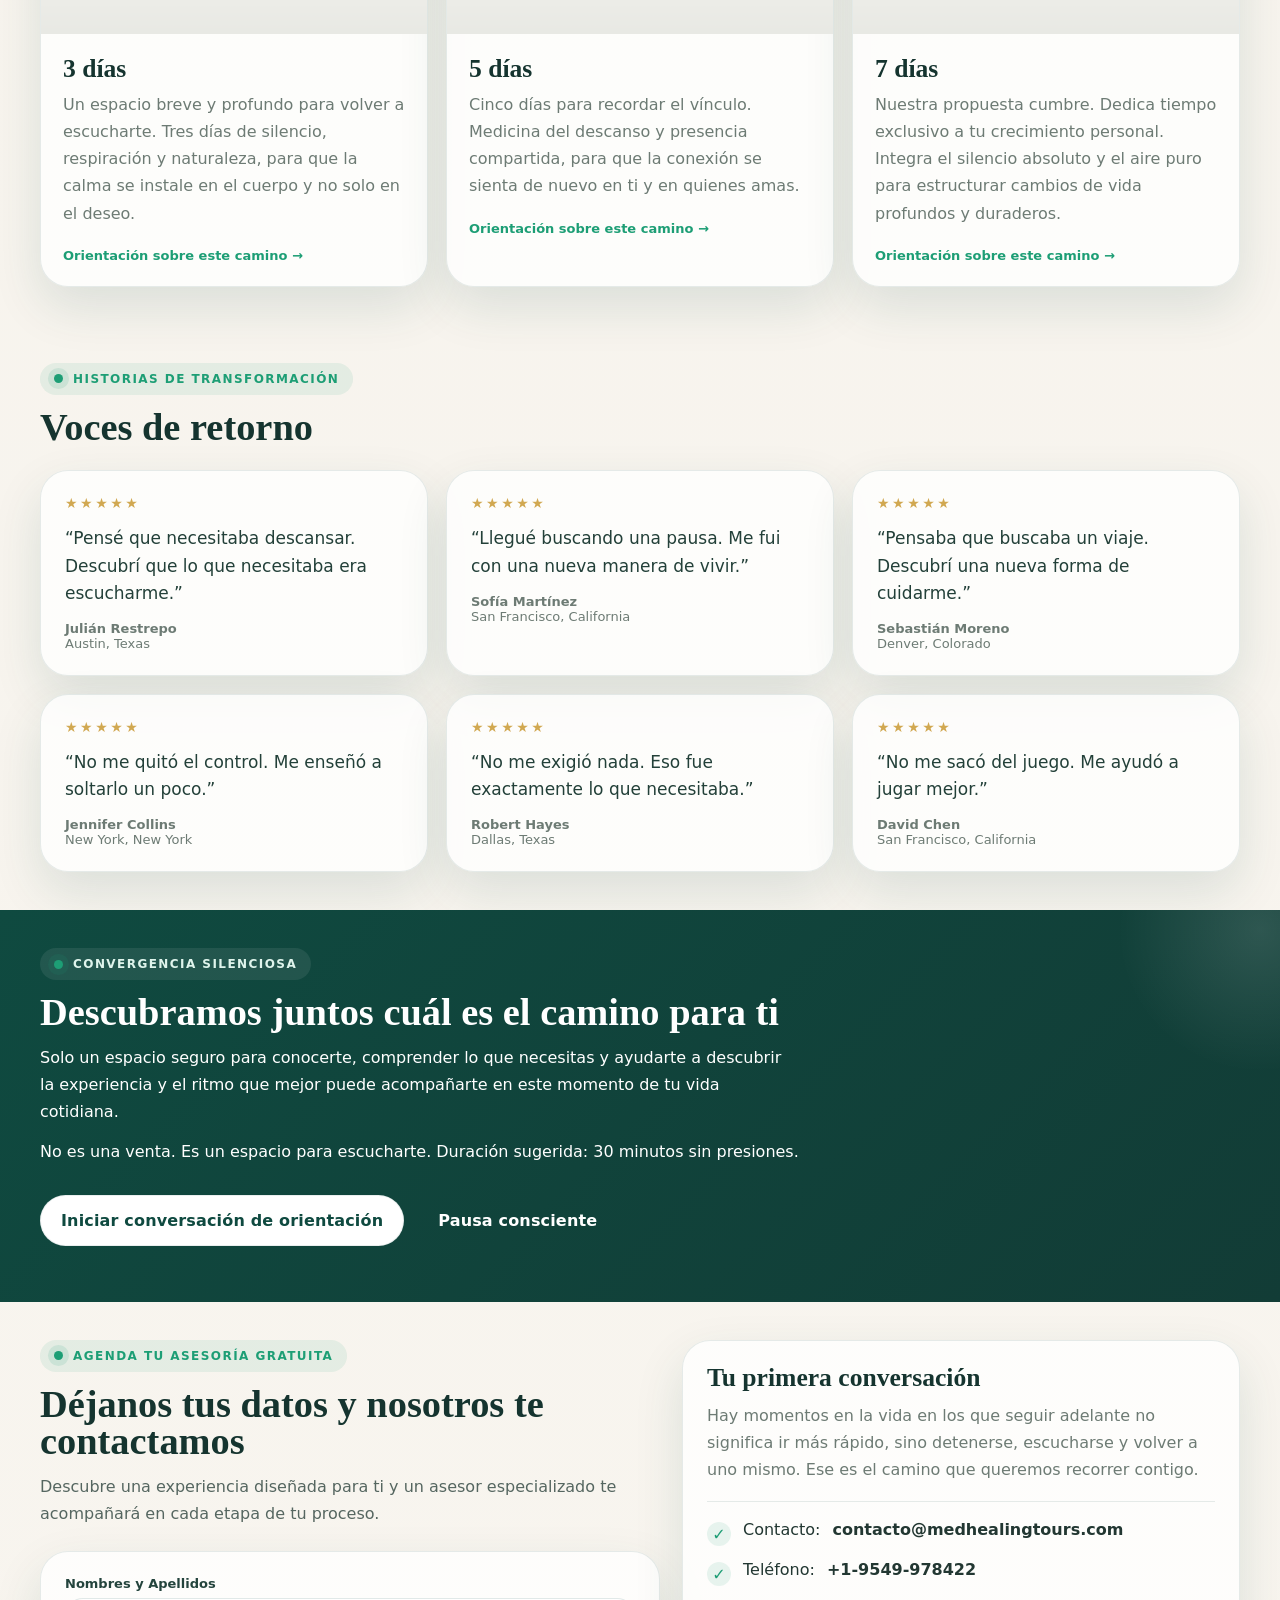
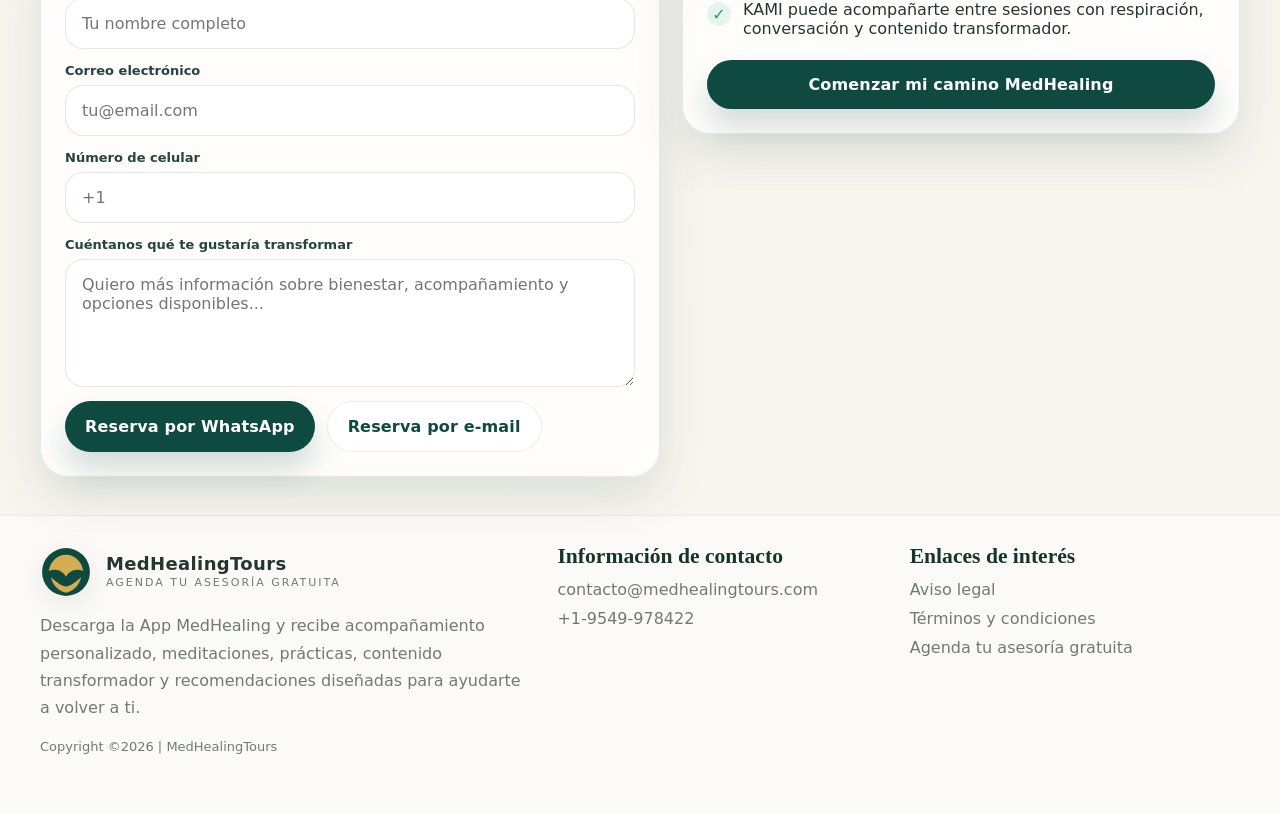
==== commit 31e3a608: "Publish enhanced MedHealing KAMI v3" ====
--- a/index.html
+++ b/index.html
@@ -1,20 +1 @@
-<!doctype html><html lang="es"><head><meta charset="utf-8"><meta name="viewport" content="width=device-width,initial-scale=1,viewport-fit=cover"><title>KAMI · MedHealingTours</title><link rel="preconnect" href="https://fonts.googleapis.com"><link rel="preconnect" href="https://fonts.gstatic.com" crossorigin><link href="https://fonts.googleapis.com/css2?family=Cormorant+Garamond:wght@400;500;600&family=Montserrat:wght@300;400;500;600&display=swap" rel="stylesheet"><style>
-:root{--teal:#0b5954;--teal2:#147a70;--sea:#76aaa0;--cream:#f6efe2;--cream2:#eee2d2;--gold:#b89562;--ink:#243b39;--muted:#7d7b73;--white:#fff;--shadow:0 18px 50px rgba(25,67,63,.14)}*{box-sizing:border-box}html,body{margin:0;min-height:100%;background:linear-gradient(180deg,#dbe8e3,#f6efe4);color:var(--ink);font-family:Montserrat,Arial,sans-serif}button,input,textarea{font:inherit}.stage{min-height:100vh;display:grid;place-items:center;padding:20px}.phone{width:min(430px,100vw);height:min(900px,100vh);background:#fbf8f1;border-radius:34px;overflow:hidden;position:relative;box-shadow:0 30px 90px rgba(20,65,61,.22);border:1px solid rgba(255,255,255,.75)}.screen{position:absolute;inset:0;overflow:auto;background:#fbf8f1;padding-bottom:92px}.screen.full{padding-bottom:0}.hidden{display:none!important}.kami{font-family:Montserrat,sans-serif;font-weight:300;letter-spacing:.32em;text-transform:uppercase}.kami.sm{font-size:20px}.kami.lg{font-size:54px}.serif{font-family:"Cormorant Garamond",serif}.page{padding:24px 20px 110px}.top{display:flex;align-items:center;justify-content:space-between;gap:12px}.brandnote{font-size:10px;letter-spacing:.12em;text-transform:uppercase;color:var(--gold)}.title{font-family:"Cormorant Garamond",serif;font-size:33px;line-height:1.03;margin:10px 0 7px;font-weight:500}.muted{color:var(--muted);line-height:1.55}.heroWelcome{position:absolute;inset:0;background:linear-gradient(180deg,rgba(251,238,219,.2) 0%,rgba(38,54,50,.07) 42%,rgba(20,46,43,.78) 100%),url('https://images.unsplash.com/photo-1500530855697-b586d89ba3ee?auto=format&fit=crop&w=1200&q=88') center/cover}.welcomeContent{position:relative;z-index:2;height:100%;display:flex;flex-direction:column;align-items:center;text-align:center;padding:78px 28px 30px;color:white}.welcomeContent .kami{color:#725849;text-shadow:0 1px 1px rgba(255,255,255,.25)}.tagline{font-size:12px;letter-spacing:.28em;text-transform:uppercase;line-height:1.65;color:#674f42;margin-top:15px}.welcomeSpacer{flex:1}.btn{border:0;border-radius:999px;padding:14px 20px;font-weight:500;cursor:pointer;transition:.2s}.btn:active{transform:scale(.98)}.btn.light{background:rgba(255,255,255,.94);color:var(--teal)}.btn.teal{background:var(--teal);color:white}.btn.ghost{background:transparent;border:1px solid rgba(255,255,255,.55);color:white}.btn.line{background:transparent;border:1px solid rgba(11,89,84,.2);color:var(--teal)}.btn.block{width:100%}.listenBg{min-height:100%;background:radial-gradient(circle at 50% 24%,rgba(255,255,255,.96),rgba(246,239,226,.96) 38%,#e5ede8 100%)}.orb{width:172px;height:172px;margin:34px auto 22px;border-radius:50%;background:radial-gradient(circle at 36% 30%,#fff 0 13%,#dff9f3 25%,#9bd1c4 52%,#3d8b7e 77%,#0b5954 100%);box-shadow:0 0 0 16px rgba(255,255,255,.22),0 0 55px rgba(36,145,124,.35),inset 0 0 25px rgba(255,255,255,.85);position:relative;animation:float 5s ease-in-out infinite}.orb:after{content:"";position:absolute;inset:34%;background:rgba(255,255,255,.85);filter:blur(16px);border-radius:50%}@keyframes float{50%{transform:translateY(-5px) scale(1.025)}}.actionGrid{display:grid;grid-template-columns:1fr 1fr;gap:12px;margin-top:26px}.action{background:white;border:1px solid rgba(11,89,84,.08);border-radius:22px;padding:17px 12px;text-align:center;box-shadow:0 10px 26px rgba(27,75,68,.06);cursor:pointer;color:var(--ink)}.action .ico{font-size:25px;margin-bottom:7px}.action small{display:block;color:var(--muted);margin-top:5px;line-height:1.35}.writeBox{margin-top:14px;background:white;border-radius:22px;border:1px solid rgba(11,89,84,.08);padding:12px;box-shadow:0 10px 24px rgba(27,75,68,.05)}.writeBox textarea{width:100%;min-height:80px;border:0;outline:0;resize:none;background:transparent;color:var(--ink)}.response{min-height:100%;background:linear-gradient(180deg,#0d655f,#073f3c);color:white}.response .page{display:flex;min-height:100%;flex-direction:column}.response .kami,.response .muted{color:white}.response .muted{opacity:.78}.responseCard{margin-top:auto;margin-bottom:30px;background:rgba(255,255,255,.1);border:1px solid rgba(255,255,255,.15);border-radius:30px;padding:22px;backdrop-filter:blur(14px)}.leaf{font-size:36px;margin:18px 0}.nav{position:absolute;left:12px;right:12px;bottom:12px;height:68px;display:grid;grid-template-columns:repeat(3,1fr);background:rgba(255,255,255,.91);backdrop-filter:blur(18px);border:1px solid rgba(11,89,84,.08);border-radius:24px;box-shadow:0 12px 35px rgba(23,63,58,.14);z-index:30}.nav button{border:0;background:transparent;color:#6c7d79;font-size:11px;cursor:pointer}.nav button b{display:block;font-size:21px;margin-bottom:3px;font-weight:400}.nav button.active{color:var(--teal);font-weight:600}.todayHero{height:320px;border-radius:30px;overflow:hidden;position:relative;background:linear-gradient(180deg,rgba(7,52,48,.06),rgba(7,52,48,.78)),url('https://images.unsplash.com/photo-1500534314209-a25ddb2bd429?auto=format&fit=crop&w=1000&q=88') center/cover;box-shadow:var(--shadow);color:white;margin-top:18px}.todayHeroInner{position:absolute;inset:0;padding:21px;display:flex;flex-direction:column;justify-content:flex-end}.pill{display:inline-flex;align-items:center;gap:7px;width:max-content;border-radius:999px;padding:8px 11px;font-size:10px;letter-spacing:.08em;text-transform:uppercase;background:rgba(255,255,255,.15);backdrop-filter:blur(10px)}.pill.live{background:#b74f40}.todayHero h2{font-family:"Cormorant Garamond",serif;font-size:29px;line-height:1;margin:10px 0 6px}.meta{font-size:11px;opacity:.85}.sectionTitle{font-family:"Cormorant Garamond",serif;font-size:25px;margin:28px 0 12px}.rowCard{display:flex;gap:13px;align-items:center;background:white;border-radius:23px;padding:12px;margin-bottom:12px;box-shadow:0 9px 26px rgba(35,69,64,.07);border:1px solid rgba(11,89,84,.05);cursor:pointer}.rowPic{width:92px;height:92px;border-radius:18px;background-size:cover;background-position:center;flex:none}.rowCard h3{font-family:"Cormorant Garamond",serif;font-size:20px;line-height:1.05;margin:0 0 5px}.rowCard p{font-size:11px;color:var(--muted);margin:0;line-height:1.4}.dailyLetter{height:225px;border-radius:28px;overflow:hidden;position:relative;background:linear-gradient(180deg,rgba(255,255,255,.05),rgba(9,57,53,.58)),url('https://images.unsplash.com/photo-1490750967868-88aa4486c946?auto=format&fit=crop&w=900&q=88') center/cover;box-shadow:var(--shadow);color:white;cursor:pointer}.dailyLetter>div{position:absolute;inset:0;padding:20px;display:flex;flex-direction:column;justify-content:flex-end}.dailyLetter h3{font-family:"Cormorant Garamond",serif;font-size:27px;margin:4px 0}.experienceHero{height:250px;border-radius:28px;overflow:hidden;position:relative;background:linear-gradient(180deg,rgba(9,40,37,.08),rgba(9,40,37,.7)),url('https://images.unsplash.com/photo-1506744038136-46273834b3fb?auto=format&fit=crop&w=1000&q=88') center/cover;color:white;box-shadow:var(--shadow)}.experienceHero>div{position:absolute;inset:0;padding:20px;display:flex;flex-direction:column;justify-content:flex-end}.experienceHero h3{font-family:"Cormorant Garamond",serif;font-size:28px;margin:4px 0}.chatLog{display:flex;flex-direction:column;gap:11px;margin:22px 0 18px}.bubble{max-width:84%;padding:13px 15px;border-radius:20px;line-height:1.48;font-size:13px}.bubble.k{background:white;border:1px solid rgba(11,89,84,.07);box-shadow:0 8px 22px rgba(35,69,64,.06)}.bubble.u{align-self:flex-end;background:var(--teal);color:white}.suggestions{display:grid;gap:9px}.suggestions button{border:1px solid rgba(11,89,84,.1);background:white;border-radius:18px;padding:13px;text-align:left;color:var(--ink)}.stickyWrite{position:sticky;bottom:82px;background:linear-gradient(180deg,rgba(251,248,241,0),#fbf8f1 22%);padding-top:23px;display:flex;gap:8px}.stickyWrite input{flex:1;border:1px solid rgba(11,89,84,.13);border-radius:19px;padding:13px 14px;outline:0;background:white}.stickyWrite button{width:46px;border:0;border-radius:50%;background:var(--teal);color:white}.voiceBar{background:#edf4f0;border-radius:18px;padding:13px;margin-top:16px;display:flex;align-items:center;justify-content:space-between;gap:12px}.voiceBar b{font-size:12px}.voiceBar small{display:block;color:var(--muted);font-size:10px;margin-top:4px}.spaceCard{background:white;border-radius:25px;padding:17px;margin-bottom:12px;border:1px solid rgba(11,89,84,.06);box-shadow:0 8px 24px rgba(35,69,64,.06)}.savedGrid{display:grid;grid-template-columns:repeat(3,1fr);gap:9px}.saved{aspect-ratio:.74;border-radius:18px;background-size:cover;background-position:center;position:relative;overflow:hidden}.saved:after{content:"";position:absolute;inset:0;background:linear-gradient(transparent 45%,rgba(13,56,52,.72))}.saved span{position:absolute;z-index:2;bottom:9px;left:8px;right:8px;color:white;font-size:9px}.screenHead{padding:20px;display:flex;align-items:center;justify-content:space-between;position:sticky;top:0;background:rgba(251,248,241,.88);backdrop-filter:blur(14px);z-index:5}.back{border:0;background:rgba(255,255,255,.8);width:42px;height:42px;border-radius:50%;color:var(--teal);font-size:19px}.liveFull{background:#073f3c;color:white}.liveFull .screenHead{background:rgba(7,63,60,.75)}.livePhoto{height:270px;background:linear-gradient(180deg,rgba(7,63,60,.12),rgba(7,63,60,.75)),url('https://images.unsplash.com/photo-1506126613408-eca07ce68773?auto=format&fit=crop&w=1000&q=88') center/cover;position:relative}.liveBadge{position:absolute;left:20px;bottom:20px}.player{text-align:center;padding:26px 24px}.player h2{font-family:"Cormorant Garamond",serif;font-size:31px;line-height:1;margin:8px 0}.playCircle{width:72px;height:72px;border-radius:50%;border:0;background:white;color:var(--teal);font-size:24px;margin:24px 0}.progress{height:4px;background:rgba(255,255,255,.2);border-radius:99px;overflow:hidden}.progress span{display:block;height:100%;width:42%;background:white}.playerMeta{display:flex;justify-content:space-between;font-size:10px;opacity:.72;margin-top:8px}.letterCover{min-height:100%;background:linear-gradient(180deg,rgba(246,239,226,.12),rgba(35,58,55,.55)),url('https://images.unsplash.com/photo-1490750967868-88aa4486c946?auto=format&fit=crop&w=1000&q=90') center/cover;color:white;display:flex;flex-direction:column;padding:26px}.letterCover .kami{color:white}.letterBottom{margin-top:auto;text-align:center}.letterBottom h2{font-family:"Cormorant Garamond",serif;font-size:34px;margin:8px 0}.letterMessage{background:#fbf5e8}.quoteCard{background:white;border-radius:30px;padding:27px;box-shadow:var(--shadow);margin-top:24px;position:relative}.quoteCard:before{content:"❧";display:block;text-align:center;color:var(--gold);font-size:28px;margin-bottom:15px}.quoteCard p{font-family:"Cormorant Garamond",serif;font-size:24px;line-height:1.25;margin:0;color:#485c58}.night{background:linear-gradient(180deg,#164c51,#082f35);color:white}.nightPhoto{height:310px;background:linear-gradient(180deg,rgba(5,42,47,.08),rgba(5,42,47,.75)),url('https://images.unsplash.com/photo-1507525428034-b723cf961d3e?auto=format&fit=crop&w=1000&q=88') center/cover}.breathScreen{background:radial-gradient(circle at 50% 28%,#2b8377,#0b5954 52%,#073c39);color:white}.breathOrb{width:210px;height:210px;border-radius:50%;margin:60px auto 25px;background:radial-gradient(circle at 35% 30%,#fff,#d6f3ed 18%,#89c5b9 50%,#277f72 76%,#0a4d48);box-shadow:0 0 0 24px rgba(255,255,255,.06),0 0 65px rgba(143,231,211,.35);transition:transform 4s ease-in-out,filter 1s}.breathOrb.inhale{transform:scale(1.14)}.breathOrb.exhale{transform:scale(.78)}.breathPhase{font-family:"Cormorant Garamond",serif;font-size:35px}.breathCount{font-size:58px;font-family:"Cormorant Garamond",serif}.breathControls{display:flex;justify-content:center;gap:12px;margin-top:25px}.breathControls button{width:54px;height:54px;border-radius:50%;border:1px solid rgba(255,255,255,.25);background:rgba(255,255,255,.08);color:white}.breathControls button.main{width:68px;height:68px;background:white;color:var(--teal);font-size:20px}.toast{position:absolute;left:50%;bottom:92px;transform:translateX(-50%) translateY(20px);opacity:0;background:#1e2e2b;color:white;border-radius:999px;padding:10px 14px;font-size:11px;transition:.25s;z-index:60;white-space:nowrap}.toast.show{opacity:1;transform:translateX(-50%) translateY(0)}@media(max-width:480px){.stage{padding:0}.phone{border-radius:0;width:100vw;height:100vh}}
-</style></head><body><div class="stage"><main class="phone">
-<section class="screen full" id="welcome"><div class="heroWelcome"></div><div class="welcomeContent"><div class="kami lg">KAMI</div><div class="tagline">Tu bienestar<br>te acompaña siempre</div><div class="welcomeSpacer"></div><p style="max-width:300px;font-family:'Cormorant Garamond',serif;font-size:22px;line-height:1.1;margin-bottom:18px">Tu espacio para parar, sentir, soltar y volver a ti.</p><button class="btn light block" onclick="show('listen')">Comenzar →</button><button class="btn ghost block" style="margin-top:10px" onclick="enterApp()">Ya tengo una cuenta</button></div></section>
-<section class="screen hidden" id="listen"><div class="listenBg"><div class="page"><div class="top"><div class="kami sm">KAMI</div><div class="brandnote">MedHealingTours</div></div><div class="orb"></div><div style="text-align:center"><div class="title">Hola, Ana.</div><div class="muted">Estoy aquí para escucharte.<br>¿Cómo llegas hoy?</div></div><div class="actionGrid"><button class="action" onclick="listenVoice()"><div class="ico">◉</div><b>Cuéntame por voz</b><small>20 min incluidos hoy</small></button><button class="action" onclick="document.getElementById('firstText').focus()"><div class="ico">✎</div><b>Escribe aquí</b><small>Siempre disponible</small></button></div><div class="writeBox"><textarea id="firstText" placeholder="Escribe lo que quieras contarme…"></textarea><button class="btn teal block" onclick="respond()">Compartir con KAMI</button></div><p class="muted" style="font-size:10px;text-align:center;margin-top:13px">Aquí puedes llegar como estás. No hay respuestas correctas.</p></div></div></section>
-<section class="screen response hidden" id="response"><div class="page"><div class="top"><div class="kami sm">KAMI</div><div class="brandnote" style="color:#dec8a2">Estoy contigo</div></div><div style="text-align:center;margin-top:60px"><div class="orb" style="width:145px;height:145px"></div><div class="leaf">❧</div></div><div class="responseCard"><div class="title" style="color:white;font-size:29px">Gracias por compartirlo conmigo.</div><p id="responseText" style="line-height:1.6;margin:8px 0 17px">No tienes que resolver todo ahora. Hoy te acompaño paso a paso, a tu ritmo.</p><button class="btn light block" onclick="enterApp()">Ver lo que preparamos para hoy →</button></div></div></section>
-<section class="screen hidden" id="today"><div class="page"><div class="top"><div><div class="kami sm">KAMI</div><div class="brandnote">HOY · TU ESPACIO DEL DÍA</div></div><div style="font-size:18px;color:var(--gold)">❧</div></div><div class="title" style="margin-top:20px">Hoy, Ana.</div><div class="muted">Lo importante para este día, sin ruido de más.</div><div class="todayHero"><div class="todayHeroInner"><span class="pill live">● EN VIVO AHORA</span><h2>Meditación y Reflexión Diaria</h2><div class="meta">Hoy · 7:00 pm · 40 min · Encuentro guiado</div><button class="btn light" style="margin-top:15px;width:170px" onclick="showLive()">Entrar al encuentro</button></div></div><div class="sectionTitle">Tu carta del día</div><div class="dailyLetter" onclick="show('letterCover')"><div><div class="brandnote" style="color:#f4e5c5">UNA IMAGEN ESPECIAL PARA TI</div><h3>Tu carta de hoy</h3><div style="font-size:11px">Ábrela cuando sientas que es tu momento →</div></div></div><div class="sectionTitle">Si vuelves más tarde</div><div class="rowCard" onclick="show('recording')"><div class="rowPic" style="background-image:url('https://images.unsplash.com/photo-1506126613408-eca07ce68773?auto=format&fit=crop&w=500&q=80')"></div><div><h3>Grabación del encuentro</h3><p>Disponible durante el día para vivirla a tu ritmo.</p></div></div><div class="rowCard" onclick="show('night')"><div class="rowPic" style="background-image:url('https://images.unsplash.com/photo-1507525428034-b723cf961d3e?auto=format&fit=crop&w=500&q=80')"></div><div><h3>Para esta noche</h3><p>Soltar el día y prepararte para descansar · 20 min.</p></div></div><div class="sectionTitle">Próxima experiencia</div><div class="experienceHero"><div><div class="brandnote" style="color:#f4e5c5">RETIROS MEDHEALING · COLOMBIA</div><h3>Volver a ti</h3><div style="font-size:11px;margin-bottom:13px">3 días de bienestar integral en la naturaleza de Colombia.</div><button class="btn light" style="width:160px" onclick="show('retreat')">Conocer detalles →</button></div></div></div></section>
-<section class="screen hidden" id="kamiPage"><div class="page"><div class="top"><div><div class="kami sm">KAMI</div><div class="brandnote">TU ESPACIO SIEMPRE ABIERTO</div></div><div style="color:var(--gold)">❧</div></div><div class="title" style="margin-top:22px">Estoy aquí para escucharte.</div><div class="muted">Puedes escribir siempre. Si prefieres hablar, tu tiempo de voz incluido está disponible para acompañarte hoy.</div><div class="voiceBar"><div><b>Hablar con KAMI</b><small>20 min de voz incluidos hoy</small></div><button class="btn teal" onclick="listenVoice()">◉ Hablar</button></div><div class="chatLog" id="chat"><div class="bubble k">Hola, Ana. Aquí sigo contigo. Puedes contarme lo que necesites, sin prisa.</div></div><div class="suggestions"><button onclick="quick(this)">Hoy me siento ansiosa por el trabajo…</button><button onclick="quick(this)">Necesito ordenar lo que siento…</button><button onclick="startBreath()">Quiero una respiración consciente de 3 minutos…</button><button onclick="quick(this)">Solo quiero desahogarme…</button></div><div class="stickyWrite"><input id="chatInput" placeholder="Escribe aquí… siempre disponible"><button onclick="sendChat()">➤</button></div></div></section>
-<section class="screen hidden" id="space"><div class="page"><div class="top"><div><div class="kami sm">KAMI</div><div class="brandnote">MI ESPACIO</div></div><div style="font-size:18px;color:var(--gold)">♡</div></div><div class="title" style="margin-top:22px">Tu espacio, ligero y personal.</div><div class="muted">Solo guardamos lo esencial para que puedas volver a lo que de verdad quieres conservar.</div><div class="sectionTitle">Mis cartas guardadas</div><div class="spaceCard"><div class="top" style="margin-bottom:12px"><b>3 de 7 cartas</b><span class="brandnote">Fase 1</span></div><div class="savedGrid"><div class="saved" style="background-image:url('https://images.unsplash.com/photo-1490750967868-88aa4486c946?auto=format&fit=crop&w=400&q=80')"><span>Confianza</span></div><div class="saved" style="background-image:url('https://images.unsplash.com/photo-1472396961693-142e6e269027?auto=format&fit=crop&w=400&q=80')"><span>Soltar</span></div><div class="saved" style="background-image:url('https://images.unsplash.com/photo-1500534314209-a25ddb2bd429?auto=format&fit=crop&w=400&q=80')"><span>Volver a ti</span></div></div></div><div class="spaceCard"><b>Mis inscripciones</b><p class="muted" style="font-size:11px">Retiro “Volver a ti” · pendiente de orientación</p><button class="btn line">Ver inscripción</button></div><div class="spaceCard"><b>Mi versión gratuita</b><p class="muted" style="font-size:11px">Escritura siempre disponible · voz incluida según tu experiencia.</p><button class="btn line" onclick="toast('Opciones de experiencia')">Conocer más opciones</button></div><div class="spaceCard"><b>Ajustes</b><p class="muted" style="font-size:11px">Privacidad · notificaciones · idioma · cuenta</p></div></div></section>
-<nav class="nav hidden" id="nav"><button data-id="today" class="active" onclick="navTo('today',this)"><b>⌂</b>HOY</button><button data-id="kamiPage" onclick="navTo('kamiPage',this)"><b>◉</b>KAMI</button><button data-id="space" onclick="navTo('space',this)"><b>♡</b>MI ESPACIO</button></nav>
-<section class="screen liveFull hidden" id="live"><div class="screenHead"><button class="back" onclick="backApp()">←</button><div class="kami sm">KAMI</div><span class="pill live">● EN VIVO</span></div><div class="livePhoto"><div class="liveBadge"><div class="brandnote" style="color:#f1d7b0">MEDITACIÓN Y REFLEXIÓN DIARIA</div></div></div><div class="player"><div class="muted" style="color:white;opacity:.72">Estás entrando a un encuentro, no a un video más.</div><h2>Volver al centro</h2><div class="meta">En vivo · con acompañamiento MedHealing</div><button class="playCircle" onclick="togglePlayer(this)">Ⅱ</button><div class="progress"><span id="liveProgress"></span></div><div class="playerMeta"><span>12:35</span><span>40:00</span></div><button class="btn ghost block" style="margin-top:24px" onclick="backApp()">Salir del encuentro</button></div></section>
-<section class="screen liveFull hidden" id="recording"><div class="screenHead"><button class="back" onclick="backApp()">←</button><div class="kami sm">KAMI</div><span class="pill">GRABACIÓN</span></div><div class="livePhoto"></div><div class="player"><h2>La meditación de hoy ya está disponible</h2><p style="opacity:.78;line-height:1.55">Vuelve al encuentro cuando sientas que es tu momento. Está disponible durante el día.</p><button class="playCircle" onclick="togglePlayer(this)">▶</button><div class="progress"><span style="width:0"></span></div><button class="btn light block" onclick="toast('Guardado para escuchar después')">Guardar para después</button></div></section>
-<section class="screen full hidden" id="letterCover"><div class="letterCover"><div class="top"><button class="back" onclick="backApp()">←</button><div class="kami sm">KAMI</div><div></div></div><div class="letterBottom"><div class="brandnote" style="color:#f0dfc0">TU CARTA DEL DÍA</div><h2>Confianza</h2><p style="font-family:'Cormorant Garamond',serif;font-size:19px">Escucha lo que la vida quiere recordarte hoy.</p><button class="btn light block" onclick="show('letterMessage')">Abrir mi carta →</button></div></div></section>
-<section class="screen letterMessage hidden" id="letterMessage"><div class="page"><div class="top"><button class="back" onclick="show('letterCover')">←</button><div class="kami sm">KAMI</div><div></div></div><div class="title" style="text-align:center;margin-top:34px">Confianza</div><div class="quoteCard"><p>Hoy la vida te invita a soltar un poco el control y a recordar que también puedes fluir. No todo tiene que estar resuelto para que estés en paz. Hay procesos que se revelan paso a paso, y cada paso ya es suficiente.</p><p style="margin-top:18px">Confía en lo que estás construyendo, aunque no lo veas completo todavía. Lo que hoy parece incierto también puede ser una puerta hacia algo más profundo y más alineado para ti.</p></div><button class="btn teal block" style="margin-top:18px" onclick="saveLetter()">♡ Guardar en mi espacio</button></div></section>
-<section class="screen night hidden" id="night"><div class="screenHead" style="background:rgba(8,47,53,.72)"><button class="back" onclick="backApp()">←</button><div class="kami sm">KAMI</div><div></div></div><div class="nightPhoto"></div><div class="player"><div class="brandnote" style="color:#e8cfaa">PARA ESTA NOCHE</div><h2>Soltar y descansar</h2><p style="opacity:.78;line-height:1.55">Cuando cierre el día, regálate un espacio para soltarlo y volver a ti.</p><button class="playCircle" onclick="togglePlayer(this)">▶</button><div class="meta">Meditación nocturna · 20 min</div></div></section>
-<section class="screen hidden" id="retreat"><div class="screenHead"><button class="back" onclick="backApp()">←</button><div class="kami sm">KAMI</div><div></div></div><div style="height:330px;background:linear-gradient(180deg,rgba(7,60,56,.05),rgba(7,60,56,.48)),url('https://images.unsplash.com/photo-1506744038136-46273834b3fb?auto=format&fit=crop&w=1000&q=90') center/cover"></div><div class="page" style="padding-top:22px"><div class="brandnote">RETIRO MEDHEALING · COLOMBIA</div><div class="title">Volver a ti</div><p class="muted">Tres días para bajar el ruido, reconectar contigo y vivir una experiencia de bienestar integral en la naturaleza.</p><div class="spaceCard"><b>Próxima fecha</b><p class="muted" style="font-size:11px">28–30 de noviembre · Colombia</p></div><div class="spaceCard"><b>Incluye</b><p class="muted" style="font-size:11px">Meditaciones guiadas · experiencias de conexión · alimentación consciente · acompañamiento MedHealing.</p></div><button class="btn teal block" onclick="toast('Inscripción iniciada')">Quiero recibir orientación</button></div></section>
-<section class="screen breathScreen hidden" id="breath"><div class="screenHead" style="background:rgba(7,60,57,.65)"><button class="back" onclick="exitBreath()">←</button><div class="kami sm">KAMI</div><button class="back" onclick="toggleBreathSound()">♫</button></div><div class="page" style="text-align:center;color:white"><div class="brandnote" style="color:#e8d5b5;margin-top:15px">RESPIRACIÓN CONSCIENTE · 3 MIN</div><div class="breathOrb" id="breathOrb"></div><div class="breathPhase" id="breathPhase">Inhala…</div><div class="breathCount" id="breathCount">4</div><div style="font-size:11px;opacity:.72">Ritmo suave · 4 segundos inhalar · 6 segundos exhalar</div><div class="progress" style="margin-top:24px"><span id="breathProgress" style="width:0"></span></div><div class="breathControls"><button onclick="toggleBreathSound()">♫</button><button class="main" id="breathPause" onclick="pauseBreath()">Ⅱ</button><button onclick="exitBreath()">■</button></div><p style="font-size:10px;opacity:.64;margin-top:22px">Respira con comodidad. Puedes detenerte cuando quieras.</p></div></section>
-<div class="toast" id="toast"></div></main></div><script>
-const ids=['welcome','listen','response','today','kamiPage','space','live','recording','letterCover','letterMessage','night','retreat','breath'];let app=false,lastApp='today';function show(id){ids.forEach(x=>document.getElementById(x).classList.add('hidden'));document.getElementById(id).classList.remove('hidden');if(['today','kamiPage','space'].includes(id)){lastApp=id;document.getElementById('nav').classList.remove('hidden')}else document.getElementById('nav').classList.add('hidden')}function enterApp(){app=true;show('today');document.getElementById('nav').classList.remove('hidden')}function navTo(id,b){show(id);document.querySelectorAll('.nav button').forEach(x=>x.classList.toggle('active',x.dataset.id===id));if(b)b.classList.add('active')}function backApp(){show(lastApp);document.getElementById('nav').classList.remove('hidden')}function listenVoice(){toast('Tu espacio de voz de hoy está disponible · 20 min incluidos');setTimeout(()=>respond(),650)}function respond(){const t=document.getElementById('firstText').value.trim();document.getElementById('responseText').textContent=t?'Gracias por confiarme esto. No necesitas resolverlo todo ahora. Hoy te acompaño paso a paso, a tu ritmo.':'Aquí sigo contigo. Podemos empezar por algo pequeño y amable para este momento.';show('response')}function showLive(){show('live')}function togglePlayer(b){b.textContent=b.textContent==='▶'?'Ⅱ':'▶'}function saveLetter(){toast('Carta guardada en Mi espacio');setTimeout(()=>backApp(),800)}function quick(b){document.getElementById('chatInput').value=b.textContent;sendChat()}function sendChat(){const i=document.getElementById('chatInput'),txt=i.value.trim();if(!txt)return;const log=document.getElementById('chat');const u=document.createElement('div');u.className='bubble u';u.textContent=txt;log.appendChild(u);i.value='';setTimeout(()=>{const k=document.createElement('div');k.className='bubble k';k.innerHTML='Gracias por contármelo. Aquí sigo contigo. Podemos continuar por escrito o hacer una pausa breve, cuando tú quieras.';log.appendChild(k);k.scrollIntoView({behavior:'smooth',block:'end'})},350)}let bt={elapsed:0,phase:'in',phaseElapsed:0,paused:false,timer:null,sound:true};function startBreath(){show('breath');bt={elapsed:0,phase:'in',phaseElapsed:0,paused:false,timer:null,sound:true};applyBreath();bt.timer=setInterval(tickBreath,100)}function tickBreath(){if(bt.paused)return;bt.elapsed+=.1;bt.phaseElapsed+=.1;const dur=bt.phase==='in'?4:6;if(bt.phaseElapsed>=dur){bt.phaseElapsed=0;bt.phase=bt.phase==='in'?'out':'in';applyBreath()}if(bt.elapsed>=180){exitBreath();toast('Práctica completada. Aquí sigo contigo.');return}const rem=Math.max(0,dur-bt.phaseElapsed);document.getElementById('breathCount').textContent=Math.ceil(rem);document.getElementById('breathProgress').style.width=(bt.elapsed/180*100)+'%'}function applyBreath(){const o=document.getElementById('breathOrb');document.getElementById('breathPhase').textContent=bt.phase==='in'?'Inhala…':'Exhala…';document.getElementById('breathCount').textContent=bt.phase==='in'?4:6;o.style.transition=`transform ${bt.phase==='in'?4:6}s ease-in-out`;o.className='breathOrb '+(bt.phase==='in'?'inhale':'exhale')}function pauseBreath(){bt.paused=!bt.paused;document.getElementById('breathPause').textContent=bt.paused?'▶':'Ⅱ'}function toggleBreathSound(){bt.sound=!bt.sound;toast(bt.sound?'Sonido suave activado':'Sonido suave desactivado')}function exitBreath(){clearInterval(bt.timer);show('kamiPage');document.getElementById('nav').classList.remove('hidden')}function toast(t){const x=document.getElementById('toast');x.textContent=t;x.classList.add('show');setTimeout(()=>x.classList.remove('show'),1700)}
-</script></body></html>+<!doctype html><html lang="es"><head><meta charset="utf-8"><meta name="viewport" content="width=device-width,initial-scale=1"><meta http-equiv="refresh" content="0; url=/v3/"><title>MedHealingTours · KAMI</title><script>location.replace('/v3/');</script></head><body style="margin:0;min-height:100vh;display:grid;place-items:center;background:#f6f0e6;color:#0f4a40;font-family:system-ui,sans-serif"><div>Abriendo la nueva experiencia KAMI…</div></body></html>
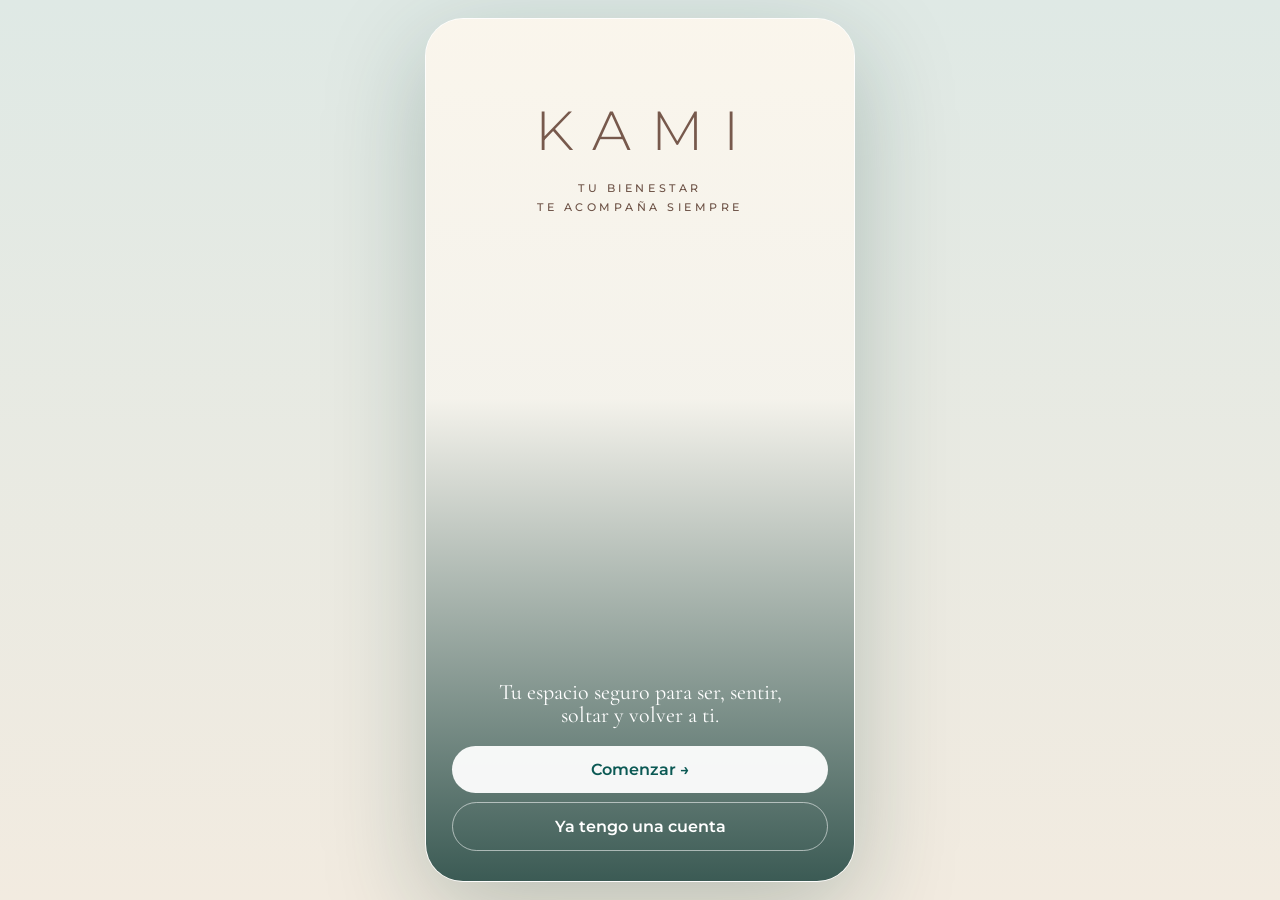
==== commit f92c45c9: "Publish KAMI as mobile app v4" ====
--- a/index.html
+++ b/index.html
@@ -1 +1 @@
-<!doctype html><html lang="es"><head><meta charset="utf-8"><meta name="viewport" content="width=device-width,initial-scale=1"><meta http-equiv="refresh" content="0; url=/v3/"><title>MedHealingTours · KAMI</title><script>location.replace('/v3/');</script></head><body style="margin:0;min-height:100vh;display:grid;place-items:center;background:#f6f0e6;color:#0f4a40;font-family:system-ui,sans-serif"><div>Abriendo la nueva experiencia KAMI…</div></body></html>+<!doctype html><html lang="es"><head><meta charset="utf-8"><meta name="viewport" content="width=device-width,initial-scale=1"><meta http-equiv="refresh" content="0; url=/v4/"><title>KAMI · MedHealingTours</title><script>location.replace('/v4/');</script></head><body style="margin:0;min-height:100vh;display:grid;place-items:center;background:#f7f1e7;color:#0b5954;font-family:system-ui,sans-serif"><div>Abriendo KAMI…</div></body></html>
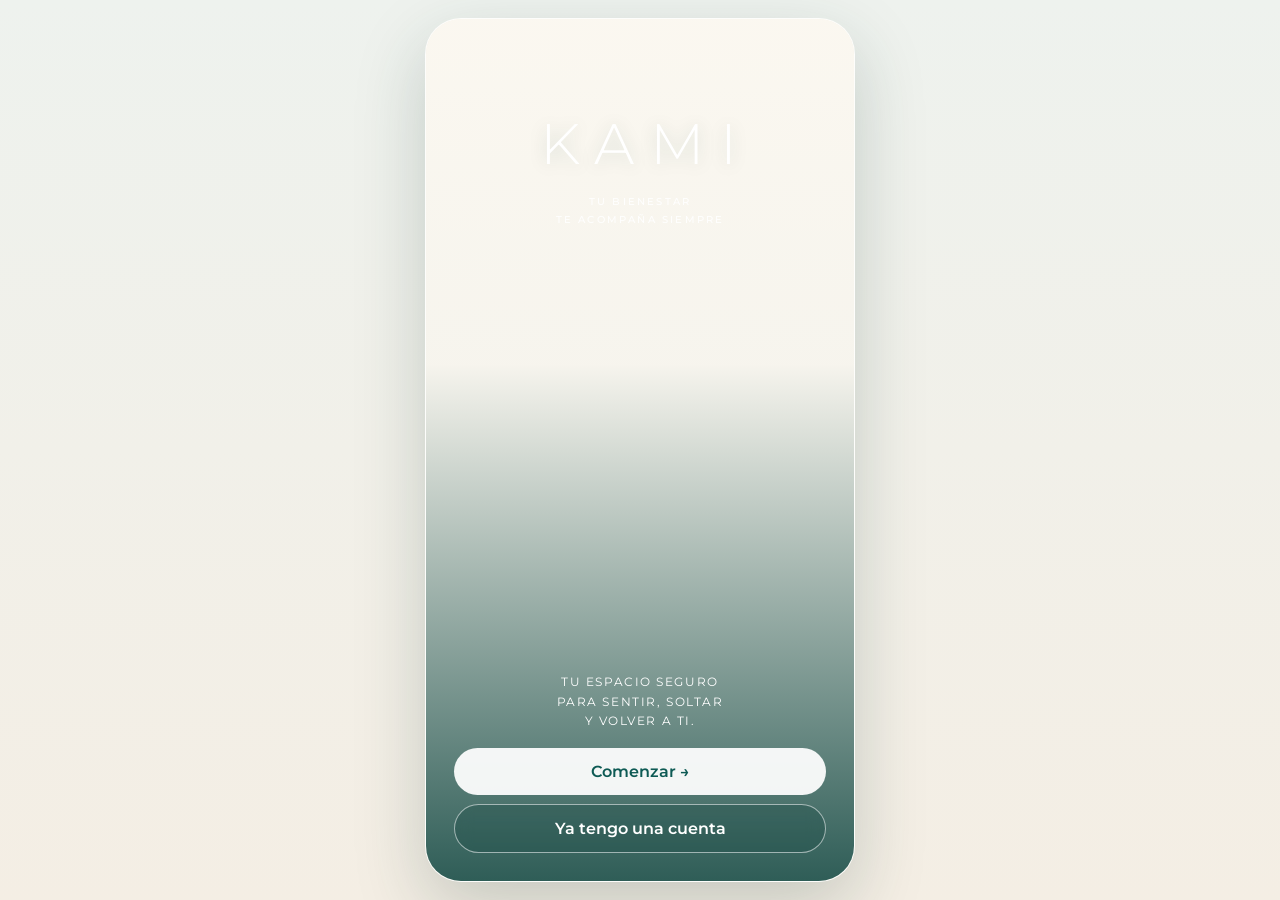
==== commit 2baf57d3: "Publish KAMI v5 mobile app" ====
--- a/index.html
+++ b/index.html
@@ -1 +1 @@
-<!doctype html><html lang="es"><head><meta charset="utf-8"><meta name="viewport" content="width=device-width,initial-scale=1"><meta http-equiv="refresh" content="0; url=/v4/"><title>KAMI · MedHealingTours</title><script>location.replace('/v4/');</script></head><body style="margin:0;min-height:100vh;display:grid;place-items:center;background:#f7f1e7;color:#0b5954;font-family:system-ui,sans-serif"><div>Abriendo KAMI…</div></body></html>+<!doctype html><html lang="es"><head><meta charset="utf-8"><meta name="viewport" content="width=device-width,initial-scale=1"><meta http-equiv="refresh" content="0; url=/v5/"><title>KAMI · MedHealingTours</title><script>location.replace('/v5/');</script></head><body style="margin:0;min-height:100vh;display:grid;place-items:center;background:#f7f1e7;color:#0d5a54;font-family:system-ui,sans-serif"><div>Abriendo KAMI…</div></body></html>
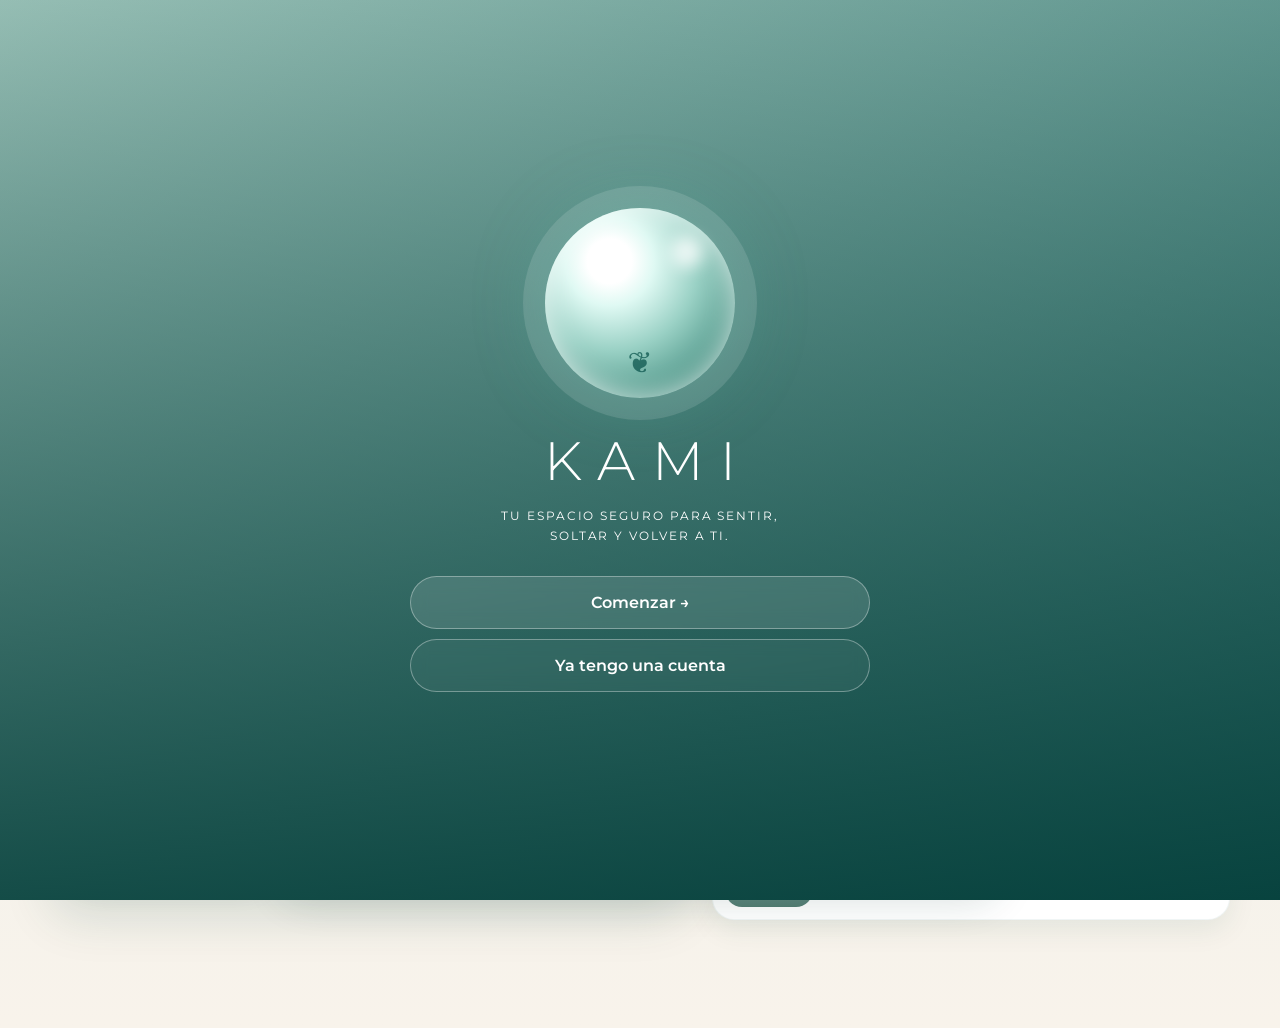
==== commit 85e82874: "Make responsive KAMI web app the main site" ====
--- a/index.html
+++ b/index.html
@@ -1 +1 @@
-<!doctype html><html lang="es"><head><meta charset="utf-8"><meta name="viewport" content="width=device-width,initial-scale=1"><meta http-equiv="refresh" content="0; url=/v5/"><title>KAMI · MedHealingTours</title><script>location.replace('/v5/');</script></head><body style="margin:0;min-height:100vh;display:grid;place-items:center;background:#f7f1e7;color:#0d5a54;font-family:system-ui,sans-serif"><div>Abriendo KAMI…</div></body></html>+<!doctype html><html lang="es"><head><meta charset="utf-8"><meta name="viewport" content="width=device-width,initial-scale=1"><meta http-equiv="refresh" content="0; url=/webapp/"><title>KAMI · MedHealingTours</title><script>location.replace('/webapp/');</script></head><body style="margin:0;min-height:100vh;display:grid;place-items:center;background:#f8f3eb;color:#0b5954;font-family:system-ui,sans-serif"><div>Abriendo KAMI…</div></body></html>
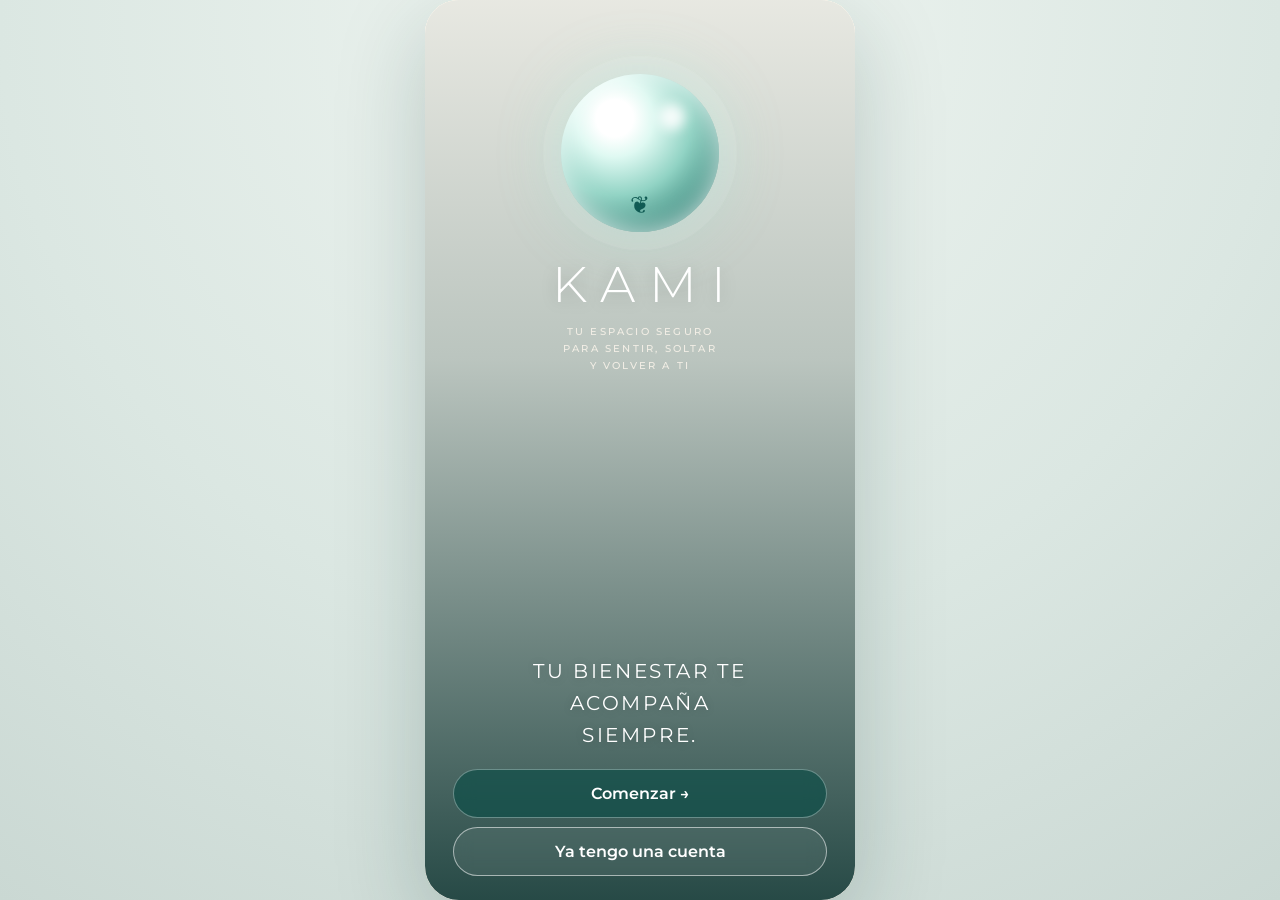
==== commit 1a02ac63: "Make KAMI render as a true mobile app shell" ====
--- a/index.html
+++ b/index.html
@@ -1 +1,55 @@
-<!doctype html><html lang="es"><head><meta charset="utf-8"><meta name="viewport" content="width=device-width,initial-scale=1"><meta http-equiv="refresh" content="0; url=/webapp/"><title>KAMI · MedHealingTours</title><script>location.replace('/webapp/');</script></head><body style="margin:0;min-height:100vh;display:grid;place-items:center;background:#f8f3eb;color:#0b5954;font-family:system-ui,sans-serif"><div>Abriendo KAMI…</div></body></html>+<!doctype html>
+<html lang="es">
+<head>
+<meta charset="utf-8">
+<meta name="viewport" content="width=device-width,initial-scale=1,viewport-fit=cover,user-scalable=no">
+<meta name="theme-color" content="#0b5954">
+<meta name="apple-mobile-web-app-capable" content="yes">
+<meta name="apple-mobile-web-app-status-bar-style" content="black-translucent">
+<meta name="apple-mobile-web-app-title" content="KAMI">
+<title>KAMI · MedHealingTours</title>
+<style>
+*{box-sizing:border-box}html,body{margin:0;height:100%;overflow:hidden;background:#dfe9e5;font-family:system-ui,-apple-system,Segoe UI,sans-serif}body{display:grid;place-items:center}.shell{position:relative;width:100%;height:100dvh;max-width:430px;background:#f7f1e7;overflow:hidden;box-shadow:0 0 70px rgba(20,61,56,.16)}iframe{display:block;width:100%;height:100%;border:0;background:#f7f1e7}@media(min-width:700px){body{background:radial-gradient(circle at 50% 0,#eff5f1,#dbe7e2 58%,#cad8d3)}.shell{height:min(900px,100dvh);border-radius:34px;box-shadow:0 28px 90px rgba(14,55,50,.22)}}
+</style>
+</head>
+<body>
+<div class="shell"><iframe id="kamiApp" src="/v5/" title="KAMI"></iframe></div>
+<script>
+const frame=document.getElementById('kamiApp');
+frame.addEventListener('load',()=>{
+  try{
+    const d=frame.contentDocument,w=frame.contentWindow;
+    const style=d.createElement('style');
+    style.textContent=`
+      html,body{height:100%!important;overflow:hidden!important;background:#f7f1e7!important}
+      .stage{height:100dvh!important;min-height:0!important;padding:0!important;display:block!important;background:#f7f1e7!important}
+      .phone{position:relative!important;width:100%!important;max-width:none!important;height:100dvh!important;max-height:none!important;border-radius:0!important;border:0!important;box-shadow:none!important;margin:0!important}
+      .screen{overscroll-behavior:contain!important}
+      .welcomeBg{background:linear-gradient(180deg,rgba(1,45,43,.08),rgba(1,49,46,.26) 40%,rgba(4,45,42,.86) 100%),url('https://images.unsplash.com/photo-1500530855697-b586d89ba3ee?auto=format&fit=crop&w=1000&q=88') center/cover!important}
+      .welcome{padding-top:max(56px,env(safe-area-inset-top))!important;padding-bottom:max(24px,env(safe-area-inset-bottom))!important;justify-content:flex-start!important}
+      .kamiCoverOrb{width:158px;height:158px;border-radius:50%;margin:18px auto 22px;background:radial-gradient(circle at 34% 28%,#fff 0 12%,#dff9f2 25%,#91d3c4 50%,#449386 74%,#0b5954 100%);box-shadow:0 0 0 18px rgba(255,255,255,.08),0 0 62px rgba(138,235,211,.34),inset 0 0 28px rgba(255,255,255,.82);position:relative;animation:orbFloat 5s ease-in-out infinite}
+      .kamiCoverOrb:before{content:'';position:absolute;right:34px;top:30px;width:26px;height:26px;border-radius:50%;background:rgba(255,255,255,.86);filter:blur(6px)}
+      .kamiCoverOrb:after{content:'❦';position:absolute;left:50%;bottom:13px;transform:translateX(-50%);font-size:24px;color:rgba(8,83,76,.92)}
+      @keyframes orbFloat{50%{transform:translateY(-7px) scale(1.025)}}
+      .welcome .kami{font-size:50px!important;color:#fff!important;letter-spacing:.28em!important;text-shadow:0 2px 18px rgba(0,0,0,.18)!important;margin-top:0!important}
+      .welcome .tagline{color:#f6f1e8!important;font-size:10px!important;letter-spacing:.22em!important;line-height:1.72!important;margin-top:8px!important}
+      .welcomeLead{font-size:20px!important;margin-top:auto!important;text-shadow:0 1px 10px rgba(0,0,0,.18)}
+      .welcome .btn.light{background:rgba(8,75,70,.64)!important;color:#fff!important;border:1px solid rgba(255,255,255,.34)!important;backdrop-filter:blur(9px)}
+      .welcome .btn.ghost{background:rgba(255,255,255,.08)!important}
+      .nav .kamiNav span{width:46px!important;height:46px!important;border-radius:50%!important;background:radial-gradient(circle at 34% 28%,#fff 0 14%,#e0faf3 28%,#8fd2c3 54%,#3d9184 76%,#0b5954 100%)!important;color:transparent!important;box-shadow:0 10px 24px rgba(11,89,84,.24),inset 0 0 14px rgba(255,255,255,.72)!important;margin:-18px auto 2px!important;position:relative!important}
+      .nav .kamiNav span:after{content:'';position:absolute;right:12px;top:11px;width:9px;height:9px;border-radius:50%;background:rgba(255,255,255,.9)}
+      @media(min-width:700px){.phone{height:100%!important}}
+    `;
+    d.head.appendChild(style);
+    const welcome=d.querySelector('#s1 .welcome');
+    if(welcome && !welcome.querySelector('.kamiCoverOrb')){
+      const orb=d.createElement('div');orb.className='kamiCoverOrb';welcome.insertBefore(orb,welcome.firstChild);
+    }
+    const tag=d.querySelector('#s1 .tagline');if(tag)tag.innerHTML='TU ESPACIO SEGURO<br>PARA SENTIR, SOLTAR<br>Y VOLVER A TI';
+    const lead=d.querySelector('#s1 .welcomeLead');if(lead)lead.textContent='Tu bienestar te acompaña siempre.';
+    const kamiNav=d.querySelector('.nav .kamiNav');if(kamiNav){const txt=[...kamiNav.childNodes].find(n=>n.nodeType===3);if(txt)txt.textContent='KAMI';}
+  }catch(e){console.warn(e)}
+});
+</script>
+</body>
+</html>
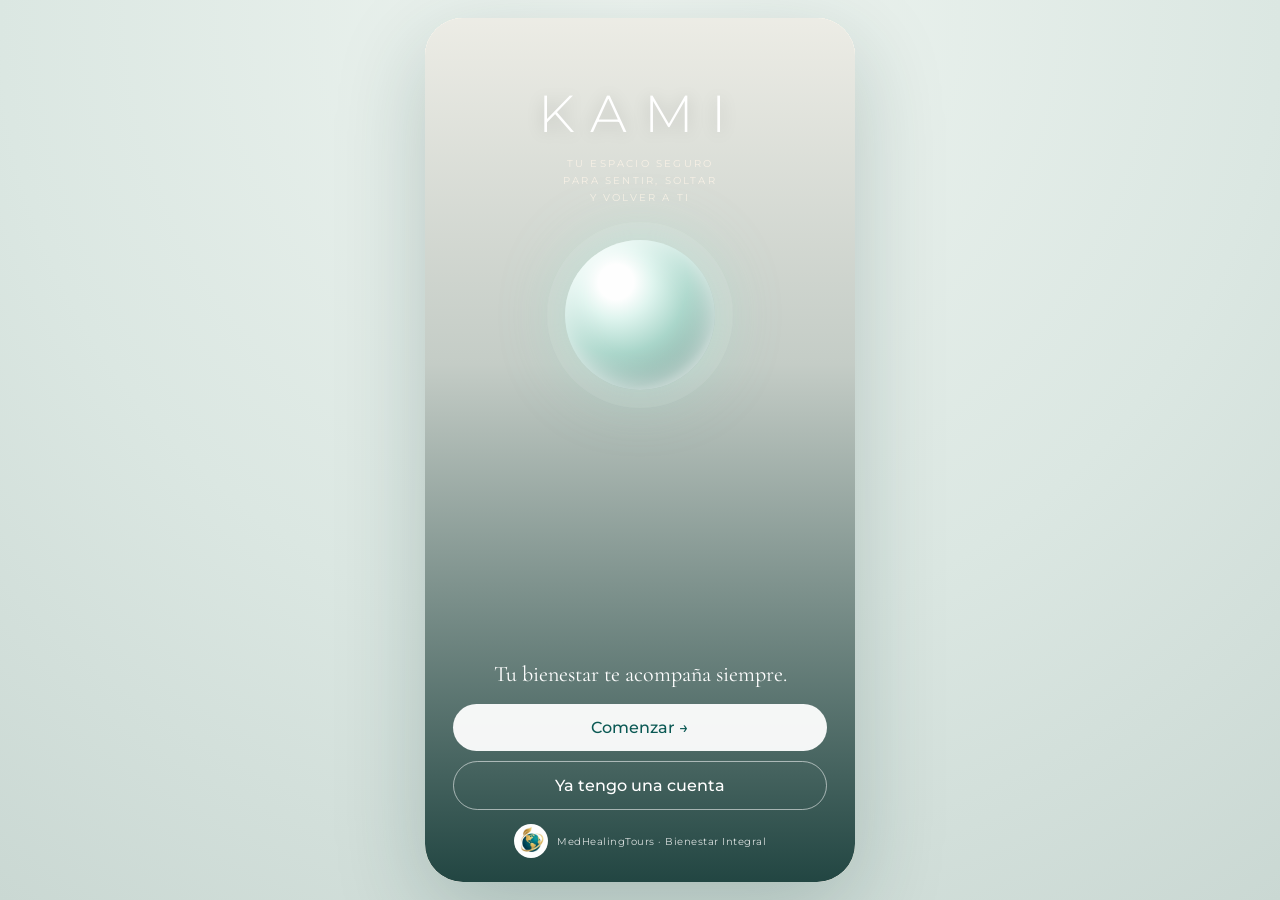
==== commit ce6cdf9d: "Finalize mobile KAMI experience with orb chat and breathing library" ====
--- a/index.html
+++ b/index.html
@@ -9,12 +9,13 @@
 <meta name="apple-mobile-web-app-title" content="KAMI">
 <title>KAMI · MedHealingTours</title>
 <style>
-*{box-sizing:border-box}html,body{margin:0;height:100%;overflow:hidden;background:#dfe9e5;font-family:system-ui,-apple-system,Segoe UI,sans-serif}body{display:grid;place-items:center}.shell{position:relative;width:100%;height:100dvh;max-width:430px;background:#f7f1e7;overflow:hidden;box-shadow:0 0 70px rgba(20,61,56,.16)}iframe{display:block;width:100%;height:100%;border:0;background:#f7f1e7}@media(min-width:700px){body{background:radial-gradient(circle at 50% 0,#eff5f1,#dbe7e2 58%,#cad8d3)}.shell{height:min(900px,100dvh);border-radius:34px;box-shadow:0 28px 90px rgba(14,55,50,.22)}}
+*{box-sizing:border-box}html,body{margin:0;height:100%;overflow:hidden;background:#dfe9e5;font-family:system-ui,-apple-system,Segoe UI,sans-serif}body{display:grid;place-items:center}.shell{position:relative;width:100%;height:100dvh;max-width:430px;background:#f7f1e7;overflow:hidden;box-shadow:0 0 70px rgba(20,61,56,.16)}iframe{display:block;width:100%;height:100%;border:0;background:#f7f1e7}@media(min-width:700px){body{background:radial-gradient(circle at 50% 0,#eff5f1,#dbe7e2 58%,#cad8d3)}.shell{height:min(900px,calc(100dvh - 36px));border-radius:38px;box-shadow:0 28px 90px rgba(14,55,50,.22)}}
 </style>
 </head>
 <body>
-<div class="shell"><iframe id="kamiApp" src="/v5/" title="KAMI"></iframe></div>
+<div class="shell"><iframe id="kamiApp" src="/phase1-preview.html" title="KAMI"></iframe></div>
 <script>
+const logo='[data-uri]';
 const frame=document.getElementById('kamiApp');
 frame.addEventListener('load',()=>{
   try{
@@ -25,31 +26,69 @@
       .stage{height:100dvh!important;min-height:0!important;padding:0!important;display:block!important;background:#f7f1e7!important}
       .phone{position:relative!important;width:100%!important;max-width:none!important;height:100dvh!important;max-height:none!important;border-radius:0!important;border:0!important;box-shadow:none!important;margin:0!important}
       .screen{overscroll-behavior:contain!important}
-      .welcomeBg{background:linear-gradient(180deg,rgba(1,45,43,.08),rgba(1,49,46,.26) 40%,rgba(4,45,42,.86) 100%),url('https://images.unsplash.com/photo-1500530855697-b586d89ba3ee?auto=format&fit=crop&w=1000&q=88') center/cover!important}
-      .welcome{padding-top:max(56px,env(safe-area-inset-top))!important;padding-bottom:max(24px,env(safe-area-inset-bottom))!important;justify-content:flex-start!important}
-      .kamiCoverOrb{width:158px;height:158px;border-radius:50%;margin:18px auto 22px;background:radial-gradient(circle at 34% 28%,#fff 0 12%,#dff9f2 25%,#91d3c4 50%,#449386 74%,#0b5954 100%);box-shadow:0 0 0 18px rgba(255,255,255,.08),0 0 62px rgba(138,235,211,.34),inset 0 0 28px rgba(255,255,255,.82);position:relative;animation:orbFloat 5s ease-in-out infinite}
-      .kamiCoverOrb:before{content:'';position:absolute;right:34px;top:30px;width:26px;height:26px;border-radius:50%;background:rgba(255,255,255,.86);filter:blur(6px)}
-      .kamiCoverOrb:after{content:'❦';position:absolute;left:50%;bottom:13px;transform:translateX(-50%);font-size:24px;color:rgba(8,83,76,.92)}
-      @keyframes orbFloat{50%{transform:translateY(-7px) scale(1.025)}}
-      .welcome .kami{font-size:50px!important;color:#fff!important;letter-spacing:.28em!important;text-shadow:0 2px 18px rgba(0,0,0,.18)!important;margin-top:0!important}
-      .welcome .tagline{color:#f6f1e8!important;font-size:10px!important;letter-spacing:.22em!important;line-height:1.72!important;margin-top:8px!important}
-      .welcomeLead{font-size:20px!important;margin-top:auto!important;text-shadow:0 1px 10px rgba(0,0,0,.18)}
-      .welcome .btn.light{background:rgba(8,75,70,.64)!important;color:#fff!important;border:1px solid rgba(255,255,255,.34)!important;backdrop-filter:blur(9px)}
-      .welcome .btn.ghost{background:rgba(255,255,255,.08)!important}
-      .nav .kamiNav span{width:46px!important;height:46px!important;border-radius:50%!important;background:radial-gradient(circle at 34% 28%,#fff 0 14%,#e0faf3 28%,#8fd2c3 54%,#3d9184 76%,#0b5954 100%)!important;color:transparent!important;box-shadow:0 10px 24px rgba(11,89,84,.24),inset 0 0 14px rgba(255,255,255,.72)!important;margin:-18px auto 2px!important;position:relative!important}
-      .nav .kamiNav span:after{content:'';position:absolute;right:12px;top:11px;width:9px;height:9px;border-radius:50%;background:rgba(255,255,255,.9)}
+      .heroWelcome{background:linear-gradient(180deg,rgba(1,45,43,.06),rgba(1,49,46,.22) 40%,rgba(4,45,42,.88) 100%),url('https://images.unsplash.com/photo-1500530855697-b586d89ba3ee?auto=format&fit=crop&w=1000&q=88') center/cover!important}
+      .welcomeContent{padding-top:max(64px,env(safe-area-inset-top))!important;padding-bottom:max(24px,env(safe-area-inset-bottom))!important}
+      .welcomeContent .kami{color:#fff!important;font-size:52px!important;text-shadow:0 2px 18px rgba(0,0,0,.2)!important}
+      .welcomeContent .tagline{color:#f7f0e5!important;font-size:10px!important;letter-spacing:.22em!important;line-height:1.7!important;margin-top:10px!important}
+      .coverOrb{width:150px;height:150px;border-radius:50%;margin:34px auto 16px;background:radial-gradient(circle at 34% 28%,rgba(255,255,255,.98) 0 12%,rgba(226,250,244,.86) 25%,rgba(148,219,203,.58) 49%,rgba(63,146,132,.38) 72%,rgba(8,64,60,.16) 100%);box-shadow:0 0 0 18px rgba(255,255,255,.08),0 0 64px rgba(135,236,210,.36),inset 0 0 32px rgba(255,255,255,.86);animation:coverFloat 5s ease-in-out infinite}
+      @keyframes coverFloat{50%{transform:translateY(-7px) scale(1.03)}}
+      .mhtMark{display:flex;align-items:center;justify-content:center;gap:9px;margin-top:14px;color:rgba(255,255,255,.82);font-size:10px;letter-spacing:.05em}.mhtMark img{width:34px;height:34px;object-fit:contain;border-radius:50%}
+      .nav{grid-template-columns:repeat(3,1fr)!important}.nav button[data-id='kamiPage'] b{width:44px;height:44px;border-radius:50%;margin:-17px auto 2px!important;background:radial-gradient(circle at 34% 28%,#fff 0 14%,#e0faf3 28%,#8fd2c3 54%,#3d9184 76%,#0b5954 100%);color:transparent!important;box-shadow:0 9px 22px rgba(11,89,84,.24),inset 0 0 14px rgba(255,255,255,.72)}
+      .bubble.k{position:relative;padding-left:54px!important;border-top-left-radius:8px!important}.bubble.k:before{content:'';position:absolute;left:13px;top:12px;width:30px;height:30px;border-radius:50%;background:radial-gradient(circle at 50% 35%,#fff 0 17%,#fff5e5 36%,#9ddbd0 63%,#3a8f82 100%);box-shadow:0 0 14px rgba(132,219,208,.35)}.bubble.u{border-top-right-radius:8px!important}
+      .breathPicker{display:grid;grid-template-columns:1fr 1fr;gap:8px;margin:15px 0 4px}.breathPicker button{border:1px solid rgba(255,255,255,.18);border-radius:16px;padding:10px 8px;background:rgba(255,255,255,.08);color:#fff;font-size:10px;line-height:1.25}.breathPicker button.active{background:#fff;color:#0b5954;font-weight:700}.breathPicker small{display:block;opacity:.7;font-size:9px;margin-top:3px}
+      .breathQuick{display:grid;grid-template-columns:1fr 1fr;gap:9px;margin:14px 0 0}.breathQuick button{border:1px solid rgba(11,89,84,.09);background:#fff;border-radius:18px;padding:12px;text-align:left;color:#243b39;box-shadow:0 8px 20px rgba(35,69,64,.05)}.breathQuick b{display:block;font-family:'Cormorant Garamond',serif;font-size:18px;color:#0b5954}.breathQuick small{display:block;color:#7d7b73;font-size:9px;margin-top:4px;line-height:1.35}
+      .todayMiniTitle{font-family:'Cormorant Garamond',serif;font-size:23px;margin:22px 0 10px}.todayBreathStrip{display:flex;gap:9px;overflow:auto;padding-bottom:3px;scrollbar-width:none}.todayBreathStrip::-webkit-scrollbar{display:none}.todayBreathStrip button{min-width:142px;border:0;border-radius:20px;padding:13px;background:linear-gradient(150deg,#0e675f,#0a4b47);color:#fff;text-align:left}.todayBreathStrip b{display:block;font-size:12px}.todayBreathStrip span{display:block;font-size:10px;opacity:.75;margin-top:4px}
+      .logoSpace{display:flex;align-items:center;gap:11px;background:#fff;border:1px solid rgba(11,89,84,.06);border-radius:21px;padding:12px;margin:16px 0}.logoSpace img{width:48px;height:48px;object-fit:contain}.logoSpace strong{display:block;font-size:13px}.logoSpace small{color:#7d7b73;font-size:10px;line-height:1.35}
       @media(min-width:700px){.phone{height:100%!important}}
     `;
     d.head.appendChild(style);
-    const welcome=d.querySelector('#s1 .welcome');
-    if(welcome && !welcome.querySelector('.kamiCoverOrb')){
-      const orb=d.createElement('div');orb.className='kamiCoverOrb';welcome.insertBefore(orb,welcome.firstChild);
+
+    const welcome=d.querySelector('#welcome .welcomeContent');
+    if(welcome){
+      const tag=welcome.querySelector('.tagline'); if(tag) tag.innerHTML='TU ESPACIO SEGURO<br>PARA SENTIR, SOLTAR<br>Y VOLVER A TI';
+      if(!welcome.querySelector('.coverOrb')){const orb=d.createElement('div');orb.className='coverOrb';tag.insertAdjacentElement('afterend',orb)}
+      const copy=welcome.querySelector('p'); if(copy) copy.textContent='Tu bienestar te acompaña siempre.';
+      if(!welcome.querySelector('.mhtMark')){const m=d.createElement('div');m.className='mhtMark';m.innerHTML='<img src="'+logo+'"><span>MedHealingTours · Bienestar Integral</span>';welcome.appendChild(m)}
     }
-    const tag=d.querySelector('#s1 .tagline');if(tag)tag.innerHTML='TU ESPACIO SEGURO<br>PARA SENTIR, SOLTAR<br>Y VOLVER A TI';
-    const lead=d.querySelector('#s1 .welcomeLead');if(lead)lead.textContent='Tu bienestar te acompaña siempre.';
-    const kamiNav=d.querySelector('.nav .kamiNav');if(kamiNav){const txt=[...kamiNav.childNodes].find(n=>n.nodeType===3);if(txt)txt.textContent='KAMI';}
-  }catch(e){console.warn(e)}
+
+    const space=d.getElementById('space');
+    if(space && !space.querySelector('.logoSpace')){const title=space.querySelector('.title');const box=d.createElement('div');box.className='logoSpace';box.innerHTML='<img src="'+logo+'"><div><strong>MedHealingTours</strong><small>Tu bienestar te acompaña siempre.<br>Experiencias de salud, bienestar y transformación.</small></div>';title.insertAdjacentElement('afterend',box)}
+
+    const patterns={
+      calma:{name:'Necesito calma',code:'4 · 7 · 8',desc:'Estrés y sobrecarga',parts:[['Inhala',4,'in'],['Pausa',7,'hold'],['Exhala',8,'out']]},
+      energia:{name:'Busco energía',code:'4 · 4 · 4 · 4',desc:'Presencia y vitalidad',parts:[['Inhala',4,'in'],['Pausa',4,'hold'],['Exhala',4,'out'],['Pausa',4,'hold']]},
+      claridad:{name:'Encontrar claridad',code:'6 · 2 · 4',desc:'Enfoque y mente despejada',parts:[['Inhala',6,'in'],['Pausa',2,'hold'],['Exhala',4,'out']]},
+      emocional:{name:'Sanar emocionalmente',code:'4 · 4 · 6 · 2',desc:'Transiciones y emociones',parts:[['Inhala',4,'in'],['Pausa',4,'hold'],['Exhala',6,'out'],['Pausa',2,'hold']]},
+      relaciones:{name:'Mejorar relaciones',code:'5.5 s',desc:'Empatía y conexión',parts:[['Inhala',5.5,'in'],['Exhala',5.5,'out']]},
+      bienestar:{name:'Potenciar bienestar',code:'5 · 2 · 5 · 2',desc:'Equilibrio integral',parts:[['Inhala',5,'in'],['Pausa',2,'hold'],['Exhala',5,'out'],['Pausa',2,'hold']]}
+    };
+    w.kamiPatterns=patterns;
+
+    const kamiPage=d.getElementById('kamiPage');
+    if(kamiPage && !kamiPage.querySelector('.breathQuick')){const sug=kamiPage.querySelector('.suggestions');const q=d.createElement('div');q.className='breathQuick';q.innerHTML=Object.entries(patterns).map(([k,p])=>`<button data-breath="${k}"><b>${p.code}</b>${p.name}<small>${p.desc}</small></button>`).join('');sug.insertAdjacentElement('afterend',q);q.querySelectorAll('button').forEach(b=>b.onclick=()=>w.startBreath(b.dataset.breath));}
+
+    const today=d.getElementById('today');
+    if(today && !today.querySelector('.todayBreathStrip')){const intro=today.querySelector('.muted');const h=d.createElement('div');h.className='todayMiniTitle';h.textContent='Respira según lo que necesitas';const strip=d.createElement('div');strip.className='todayBreathStrip';strip.innerHTML=Object.entries(patterns).map(([k,p])=>`<button data-breath="${k}"><b>${p.name}</b><span>${p.code} · ${p.desc}</span></button>`).join('');intro.insertAdjacentElement('afterend',h);h.insertAdjacentElement('afterend',strip);strip.querySelectorAll('button').forEach(b=>b.onclick=()=>w.startBreath(b.dataset.breath));}
+
+    const breath=d.getElementById('breath');
+    if(breath && !breath.querySelector('.breathPicker')){const orb=breath.querySelector('#breathOrb');const picker=d.createElement('div');picker.className='breathPicker';picker.id='breathPicker';picker.innerHTML=Object.entries(patterns).map(([k,p])=>`<button data-breath="${k}">${p.name}<small>${p.code}</small></button>`).join('');orb.insertAdjacentElement('beforebegin',picker);picker.querySelectorAll('button').forEach(b=>b.onclick=()=>w.chooseBreath(b.dataset.breath));}
+
+    const script=d.createElement('script');
+    script.textContent=`
+      let activeBreath='calma';
+      function chooseBreath(key){activeBreath=key; if(typeof bt!=='undefined'){clearInterval(bt.timer);bt={elapsed:0,phaseIndex:0,phaseElapsed:0,paused:false,timer:null,sound:true,key};} renderBreathPicker(); setBreathCopy(); const o=document.getElementById('breathOrb');o.style.transition='none';o.style.transform='scale(.78)';document.getElementById('breathCount').textContent='—';document.getElementById('breathPhase').textContent='Prepárate';document.getElementById('breathProgress').style.width='0%';}
+      function renderBreathPicker(){document.querySelectorAll('#breathPicker button').forEach(b=>b.classList.toggle('active',b.dataset.breath===activeBreath));}
+      function setBreathCopy(){const p=window.kamiPatterns[activeBreath];const note=document.querySelector('#breath .page > div:nth-of-type(4)');if(note)note.innerHTML='<b>'+p.name+'</b> · '+p.code+'<br>'+p.desc;}
+      function startBreath(key='calma'){show('breath');activeBreath=key;bt={elapsed:0,phaseIndex:0,phaseElapsed:0,paused:false,timer:null,sound:true,key};renderBreathPicker();setBreathCopy();applyBreath();bt.timer=setInterval(tickBreath,100)}
+      function tickBreath(){if(bt.paused)return;bt.elapsed+=.1;bt.phaseElapsed+=.1;const p=window.kamiPatterns[activeBreath],part=p.parts[bt.phaseIndex];if(bt.phaseElapsed>=part[1]-.01){bt.phaseElapsed=0;bt.phaseIndex=(bt.phaseIndex+1)%p.parts.length;applyBreath()}if(bt.elapsed>=180){exitBreath();toast('Práctica completada. Aquí sigo contigo.');return}const cur=p.parts[bt.phaseIndex];document.getElementById('breathCount').textContent=Math.max(0,Math.ceil(cur[1]-bt.phaseElapsed));document.getElementById('breathProgress').style.width=(bt.elapsed/180*100)+'%'}
+      function applyBreath(){const p=window.kamiPatterns[activeBreath],part=p.parts[bt.phaseIndex],o=document.getElementById('breathOrb');document.getElementById('breathPhase').textContent=part[0]+'…';document.getElementById('breathCount').textContent=Math.ceil(part[1]);o.style.transition='transform '+part[1]+'s ease-in-out,filter .5s';if(part[2]==='in')o.style.transform='scale(1.14)';else if(part[2]==='out')o.style.transform='scale(.78)';else o.style.transform='scale(1.03)'}
+      window.chooseBreath=chooseBreath;window.startBreath=startBreath;window.tickBreath=tickBreath;window.applyBreath=applyBreath;
+    `;
+    d.body.appendChild(script);
+
+    const oldQuick=d.querySelector('#kamiPage .suggestions button:nth-child(3)');if(oldQuick)oldQuick.onclick=()=>w.startBreath('calma');
+    w.sendChat=function(){const i=d.getElementById('chatInput'),txt=i.value.trim();if(!txt)return;const log=d.getElementById('chat');const u=d.createElement('div');u.className='bubble u';u.textContent=txt;log.appendChild(u);i.value='';setTimeout(()=>{const k=d.createElement('div');k.className='bubble k';k.innerHTML='Gracias por contármelo. Aquí sigo contigo. Podemos continuar por escrito o elegir una respiración para este momento.<div class="breathQuick" style="margin-top:10px">'+Object.entries(patterns).map(([key,p])=>'<button data-breath="'+key+'"><b>'+p.code+'</b>'+p.name+'</button>').join('')+'</div>';log.appendChild(k);k.querySelectorAll('[data-breath]').forEach(b=>b.onclick=()=>w.startBreath(b.dataset.breath));k.scrollIntoView({behavior:'smooth',block:'end'})},350)};
+  }catch(e){console.warn('KAMI patch',e)}
 });
 </script>
-</body>
-</html>
+</body></html>
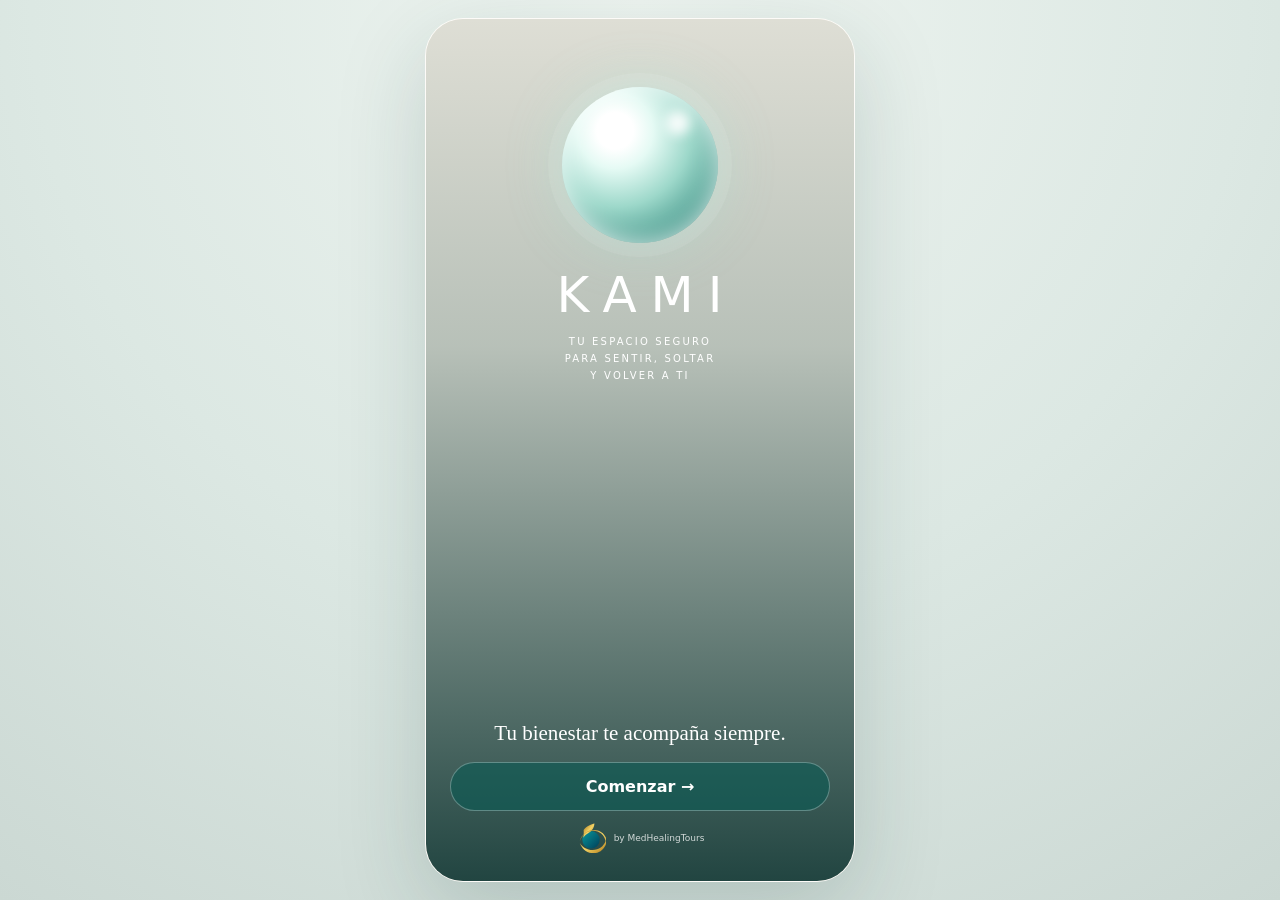
==== commit 1354e39d: "Publish KAMI v11 mobile app with questionnaire posts breathing and chat" ====
--- a/index.html
+++ b/index.html
@@ -1,94 +1 @@
-<!doctype html>
-<html lang="es">
-<head>
-<meta charset="utf-8">
-<meta name="viewport" content="width=device-width,initial-scale=1,viewport-fit=cover,user-scalable=no">
-<meta name="theme-color" content="#0b5954">
-<meta name="apple-mobile-web-app-capable" content="yes">
-<meta name="apple-mobile-web-app-status-bar-style" content="black-translucent">
-<meta name="apple-mobile-web-app-title" content="KAMI">
-<title>KAMI · MedHealingTours</title>
-<style>
-*{box-sizing:border-box}html,body{margin:0;height:100%;overflow:hidden;background:#dfe9e5;font-family:system-ui,-apple-system,Segoe UI,sans-serif}body{display:grid;place-items:center}.shell{position:relative;width:100%;height:100dvh;max-width:430px;background:#f7f1e7;overflow:hidden;box-shadow:0 0 70px rgba(20,61,56,.16)}iframe{display:block;width:100%;height:100%;border:0;background:#f7f1e7}@media(min-width:700px){body{background:radial-gradient(circle at 50% 0,#eff5f1,#dbe7e2 58%,#cad8d3)}.shell{height:min(900px,calc(100dvh - 36px));border-radius:38px;box-shadow:0 28px 90px rgba(14,55,50,.22)}}
-</style>
-</head>
-<body>
-<div class="shell"><iframe id="kamiApp" src="/phase1-preview.html" title="KAMI"></iframe></div>
-<script>
-const logo='[data-uri]';
-const frame=document.getElementById('kamiApp');
-frame.addEventListener('load',()=>{
-  try{
-    const d=frame.contentDocument,w=frame.contentWindow;
-    const style=d.createElement('style');
-    style.textContent=`
-      html,body{height:100%!important;overflow:hidden!important;background:#f7f1e7!important}
-      .stage{height:100dvh!important;min-height:0!important;padding:0!important;display:block!important;background:#f7f1e7!important}
-      .phone{position:relative!important;width:100%!important;max-width:none!important;height:100dvh!important;max-height:none!important;border-radius:0!important;border:0!important;box-shadow:none!important;margin:0!important}
-      .screen{overscroll-behavior:contain!important}
-      .heroWelcome{background:linear-gradient(180deg,rgba(1,45,43,.06),rgba(1,49,46,.22) 40%,rgba(4,45,42,.88) 100%),url('https://images.unsplash.com/photo-1500530855697-b586d89ba3ee?auto=format&fit=crop&w=1000&q=88') center/cover!important}
-      .welcomeContent{padding-top:max(64px,env(safe-area-inset-top))!important;padding-bottom:max(24px,env(safe-area-inset-bottom))!important}
-      .welcomeContent .kami{color:#fff!important;font-size:52px!important;text-shadow:0 2px 18px rgba(0,0,0,.2)!important}
-      .welcomeContent .tagline{color:#f7f0e5!important;font-size:10px!important;letter-spacing:.22em!important;line-height:1.7!important;margin-top:10px!important}
-      .coverOrb{width:150px;height:150px;border-radius:50%;margin:34px auto 16px;background:radial-gradient(circle at 34% 28%,rgba(255,255,255,.98) 0 12%,rgba(226,250,244,.86) 25%,rgba(148,219,203,.58) 49%,rgba(63,146,132,.38) 72%,rgba(8,64,60,.16) 100%);box-shadow:0 0 0 18px rgba(255,255,255,.08),0 0 64px rgba(135,236,210,.36),inset 0 0 32px rgba(255,255,255,.86);animation:coverFloat 5s ease-in-out infinite}
-      @keyframes coverFloat{50%{transform:translateY(-7px) scale(1.03)}}
-      .mhtMark{display:flex;align-items:center;justify-content:center;gap:9px;margin-top:14px;color:rgba(255,255,255,.82);font-size:10px;letter-spacing:.05em}.mhtMark img{width:34px;height:34px;object-fit:contain;border-radius:50%}
-      .nav{grid-template-columns:repeat(3,1fr)!important}.nav button[data-id='kamiPage'] b{width:44px;height:44px;border-radius:50%;margin:-17px auto 2px!important;background:radial-gradient(circle at 34% 28%,#fff 0 14%,#e0faf3 28%,#8fd2c3 54%,#3d9184 76%,#0b5954 100%);color:transparent!important;box-shadow:0 9px 22px rgba(11,89,84,.24),inset 0 0 14px rgba(255,255,255,.72)}
-      .bubble.k{position:relative;padding-left:54px!important;border-top-left-radius:8px!important}.bubble.k:before{content:'';position:absolute;left:13px;top:12px;width:30px;height:30px;border-radius:50%;background:radial-gradient(circle at 50% 35%,#fff 0 17%,#fff5e5 36%,#9ddbd0 63%,#3a8f82 100%);box-shadow:0 0 14px rgba(132,219,208,.35)}.bubble.u{border-top-right-radius:8px!important}
-      .breathPicker{display:grid;grid-template-columns:1fr 1fr;gap:8px;margin:15px 0 4px}.breathPicker button{border:1px solid rgba(255,255,255,.18);border-radius:16px;padding:10px 8px;background:rgba(255,255,255,.08);color:#fff;font-size:10px;line-height:1.25}.breathPicker button.active{background:#fff;color:#0b5954;font-weight:700}.breathPicker small{display:block;opacity:.7;font-size:9px;margin-top:3px}
-      .breathQuick{display:grid;grid-template-columns:1fr 1fr;gap:9px;margin:14px 0 0}.breathQuick button{border:1px solid rgba(11,89,84,.09);background:#fff;border-radius:18px;padding:12px;text-align:left;color:#243b39;box-shadow:0 8px 20px rgba(35,69,64,.05)}.breathQuick b{display:block;font-family:'Cormorant Garamond',serif;font-size:18px;color:#0b5954}.breathQuick small{display:block;color:#7d7b73;font-size:9px;margin-top:4px;line-height:1.35}
-      .todayMiniTitle{font-family:'Cormorant Garamond',serif;font-size:23px;margin:22px 0 10px}.todayBreathStrip{display:flex;gap:9px;overflow:auto;padding-bottom:3px;scrollbar-width:none}.todayBreathStrip::-webkit-scrollbar{display:none}.todayBreathStrip button{min-width:142px;border:0;border-radius:20px;padding:13px;background:linear-gradient(150deg,#0e675f,#0a4b47);color:#fff;text-align:left}.todayBreathStrip b{display:block;font-size:12px}.todayBreathStrip span{display:block;font-size:10px;opacity:.75;margin-top:4px}
-      .logoSpace{display:flex;align-items:center;gap:11px;background:#fff;border:1px solid rgba(11,89,84,.06);border-radius:21px;padding:12px;margin:16px 0}.logoSpace img{width:48px;height:48px;object-fit:contain}.logoSpace strong{display:block;font-size:13px}.logoSpace small{color:#7d7b73;font-size:10px;line-height:1.35}
-      @media(min-width:700px){.phone{height:100%!important}}
-    `;
-    d.head.appendChild(style);
-
-    const welcome=d.querySelector('#welcome .welcomeContent');
-    if(welcome){
-      const tag=welcome.querySelector('.tagline'); if(tag) tag.innerHTML='TU ESPACIO SEGURO<br>PARA SENTIR, SOLTAR<br>Y VOLVER A TI';
-      if(!welcome.querySelector('.coverOrb')){const orb=d.createElement('div');orb.className='coverOrb';tag.insertAdjacentElement('afterend',orb)}
-      const copy=welcome.querySelector('p'); if(copy) copy.textContent='Tu bienestar te acompaña siempre.';
-      if(!welcome.querySelector('.mhtMark')){const m=d.createElement('div');m.className='mhtMark';m.innerHTML='<img src="'+logo+'"><span>MedHealingTours · Bienestar Integral</span>';welcome.appendChild(m)}
-    }
-
-    const space=d.getElementById('space');
-    if(space && !space.querySelector('.logoSpace')){const title=space.querySelector('.title');const box=d.createElement('div');box.className='logoSpace';box.innerHTML='<img src="'+logo+'"><div><strong>MedHealingTours</strong><small>Tu bienestar te acompaña siempre.<br>Experiencias de salud, bienestar y transformación.</small></div>';title.insertAdjacentElement('afterend',box)}
-
-    const patterns={
-      calma:{name:'Necesito calma',code:'4 · 7 · 8',desc:'Estrés y sobrecarga',parts:[['Inhala',4,'in'],['Pausa',7,'hold'],['Exhala',8,'out']]},
-      energia:{name:'Busco energía',code:'4 · 4 · 4 · 4',desc:'Presencia y vitalidad',parts:[['Inhala',4,'in'],['Pausa',4,'hold'],['Exhala',4,'out'],['Pausa',4,'hold']]},
-      claridad:{name:'Encontrar claridad',code:'6 · 2 · 4',desc:'Enfoque y mente despejada',parts:[['Inhala',6,'in'],['Pausa',2,'hold'],['Exhala',4,'out']]},
-      emocional:{name:'Sanar emocionalmente',code:'4 · 4 · 6 · 2',desc:'Transiciones y emociones',parts:[['Inhala',4,'in'],['Pausa',4,'hold'],['Exhala',6,'out'],['Pausa',2,'hold']]},
-      relaciones:{name:'Mejorar relaciones',code:'5.5 s',desc:'Empatía y conexión',parts:[['Inhala',5.5,'in'],['Exhala',5.5,'out']]},
-      bienestar:{name:'Potenciar bienestar',code:'5 · 2 · 5 · 2',desc:'Equilibrio integral',parts:[['Inhala',5,'in'],['Pausa',2,'hold'],['Exhala',5,'out'],['Pausa',2,'hold']]}
-    };
-    w.kamiPatterns=patterns;
-
-    const kamiPage=d.getElementById('kamiPage');
-    if(kamiPage && !kamiPage.querySelector('.breathQuick')){const sug=kamiPage.querySelector('.suggestions');const q=d.createElement('div');q.className='breathQuick';q.innerHTML=Object.entries(patterns).map(([k,p])=>`<button data-breath="${k}"><b>${p.code}</b>${p.name}<small>${p.desc}</small></button>`).join('');sug.insertAdjacentElement('afterend',q);q.querySelectorAll('button').forEach(b=>b.onclick=()=>w.startBreath(b.dataset.breath));}
-
-    const today=d.getElementById('today');
-    if(today && !today.querySelector('.todayBreathStrip')){const intro=today.querySelector('.muted');const h=d.createElement('div');h.className='todayMiniTitle';h.textContent='Respira según lo que necesitas';const strip=d.createElement('div');strip.className='todayBreathStrip';strip.innerHTML=Object.entries(patterns).map(([k,p])=>`<button data-breath="${k}"><b>${p.name}</b><span>${p.code} · ${p.desc}</span></button>`).join('');intro.insertAdjacentElement('afterend',h);h.insertAdjacentElement('afterend',strip);strip.querySelectorAll('button').forEach(b=>b.onclick=()=>w.startBreath(b.dataset.breath));}
-
-    const breath=d.getElementById('breath');
-    if(breath && !breath.querySelector('.breathPicker')){const orb=breath.querySelector('#breathOrb');const picker=d.createElement('div');picker.className='breathPicker';picker.id='breathPicker';picker.innerHTML=Object.entries(patterns).map(([k,p])=>`<button data-breath="${k}">${p.name}<small>${p.code}</small></button>`).join('');orb.insertAdjacentElement('beforebegin',picker);picker.querySelectorAll('button').forEach(b=>b.onclick=()=>w.chooseBreath(b.dataset.breath));}
-
-    const script=d.createElement('script');
-    script.textContent=`
-      let activeBreath='calma';
-      function chooseBreath(key){activeBreath=key; if(typeof bt!=='undefined'){clearInterval(bt.timer);bt={elapsed:0,phaseIndex:0,phaseElapsed:0,paused:false,timer:null,sound:true,key};} renderBreathPicker(); setBreathCopy(); const o=document.getElementById('breathOrb');o.style.transition='none';o.style.transform='scale(.78)';document.getElementById('breathCount').textContent='—';document.getElementById('breathPhase').textContent='Prepárate';document.getElementById('breathProgress').style.width='0%';}
-      function renderBreathPicker(){document.querySelectorAll('#breathPicker button').forEach(b=>b.classList.toggle('active',b.dataset.breath===activeBreath));}
-      function setBreathCopy(){const p=window.kamiPatterns[activeBreath];const note=document.querySelector('#breath .page > div:nth-of-type(4)');if(note)note.innerHTML='<b>'+p.name+'</b> · '+p.code+'<br>'+p.desc;}
-      function startBreath(key='calma'){show('breath');activeBreath=key;bt={elapsed:0,phaseIndex:0,phaseElapsed:0,paused:false,timer:null,sound:true,key};renderBreathPicker();setBreathCopy();applyBreath();bt.timer=setInterval(tickBreath,100)}
-      function tickBreath(){if(bt.paused)return;bt.elapsed+=.1;bt.phaseElapsed+=.1;const p=window.kamiPatterns[activeBreath],part=p.parts[bt.phaseIndex];if(bt.phaseElapsed>=part[1]-.01){bt.phaseElapsed=0;bt.phaseIndex=(bt.phaseIndex+1)%p.parts.length;applyBreath()}if(bt.elapsed>=180){exitBreath();toast('Práctica completada. Aquí sigo contigo.');return}const cur=p.parts[bt.phaseIndex];document.getElementById('breathCount').textContent=Math.max(0,Math.ceil(cur[1]-bt.phaseElapsed));document.getElementById('breathProgress').style.width=(bt.elapsed/180*100)+'%'}
-      function applyBreath(){const p=window.kamiPatterns[activeBreath],part=p.parts[bt.phaseIndex],o=document.getElementById('breathOrb');document.getElementById('breathPhase').textContent=part[0]+'…';document.getElementById('breathCount').textContent=Math.ceil(part[1]);o.style.transition='transform '+part[1]+'s ease-in-out,filter .5s';if(part[2]==='in')o.style.transform='scale(1.14)';else if(part[2]==='out')o.style.transform='scale(.78)';else o.style.transform='scale(1.03)'}
-      window.chooseBreath=chooseBreath;window.startBreath=startBreath;window.tickBreath=tickBreath;window.applyBreath=applyBreath;
-    `;
-    d.body.appendChild(script);
-
-    const oldQuick=d.querySelector('#kamiPage .suggestions button:nth-child(3)');if(oldQuick)oldQuick.onclick=()=>w.startBreath('calma');
-    w.sendChat=function(){const i=d.getElementById('chatInput'),txt=i.value.trim();if(!txt)return;const log=d.getElementById('chat');const u=d.createElement('div');u.className='bubble u';u.textContent=txt;log.appendChild(u);i.value='';setTimeout(()=>{const k=d.createElement('div');k.className='bubble k';k.innerHTML='Gracias por contármelo. Aquí sigo contigo. Podemos continuar por escrito o elegir una respiración para este momento.<div class="breathQuick" style="margin-top:10px">'+Object.entries(patterns).map(([key,p])=>'<button data-breath="'+key+'"><b>'+p.code+'</b>'+p.name+'</button>').join('')+'</div>';log.appendChild(k);k.querySelectorAll('[data-breath]').forEach(b=>b.onclick=()=>w.startBreath(b.dataset.breath));k.scrollIntoView({behavior:'smooth',block:'end'})},350)};
-  }catch(e){console.warn('KAMI patch',e)}
-});
-</script>
-</body></html>+<!doctype html><html lang="es"><head><meta charset="utf-8"><meta name="viewport" content="width=device-width,initial-scale=1,viewport-fit=cover,user-scalable=no"><meta name="theme-color" content="#0b5954"><meta name="apple-mobile-web-app-capable" content="yes"><meta name="apple-mobile-web-app-status-bar-style" content="black-translucent"><meta name="apple-mobile-web-app-title" content="KAMI"><title>KAMI · MedHealingTours</title><style>html,body{margin:0;height:100%;background:#dce8e3;font-family:system-ui,-apple-system,sans-serif}body{display:grid;place-items:center}.loading{color:#0b5954;text-align:center}.orb{width:78px;height:78px;border-radius:50%;margin:0 auto 18px;background:radial-gradient(circle at 35% 28%,#fff,#dff8f0 35%,#69b6a7 70%,#0b5954);box-shadow:0 0 34px #87cdbc;animation:p 1.8s ease-in-out infinite}@keyframes p{50%{transform:scale(1.08) translateY(-3px)}}</style></head><body><div class="loading"><div class="orb"></div><p>Cargando KAMI…</p></div><script>(async()=>{const parts=['/v11/part1.txt','/v11/part2.txt','/v11/part34.txt','/v11/part5.txt','/v11/part6.txt','/v11/part7.txt'];const data=await Promise.all(parts.map(p=>fetch(p+'?v=11').then(r=>{if(!r.ok)throw new Error(p);return r.text()})));document.open();document.write(data.join(''));document.close()})().catch(()=>{document.body.innerHTML='<div style="padding:32px;text-align:center;color:#0b5954"><h2>KAMI</h2><p>No se pudo cargar la experiencia. Actualiza la página e inténtalo nuevamente.</p></div>'});</script></body></html>
